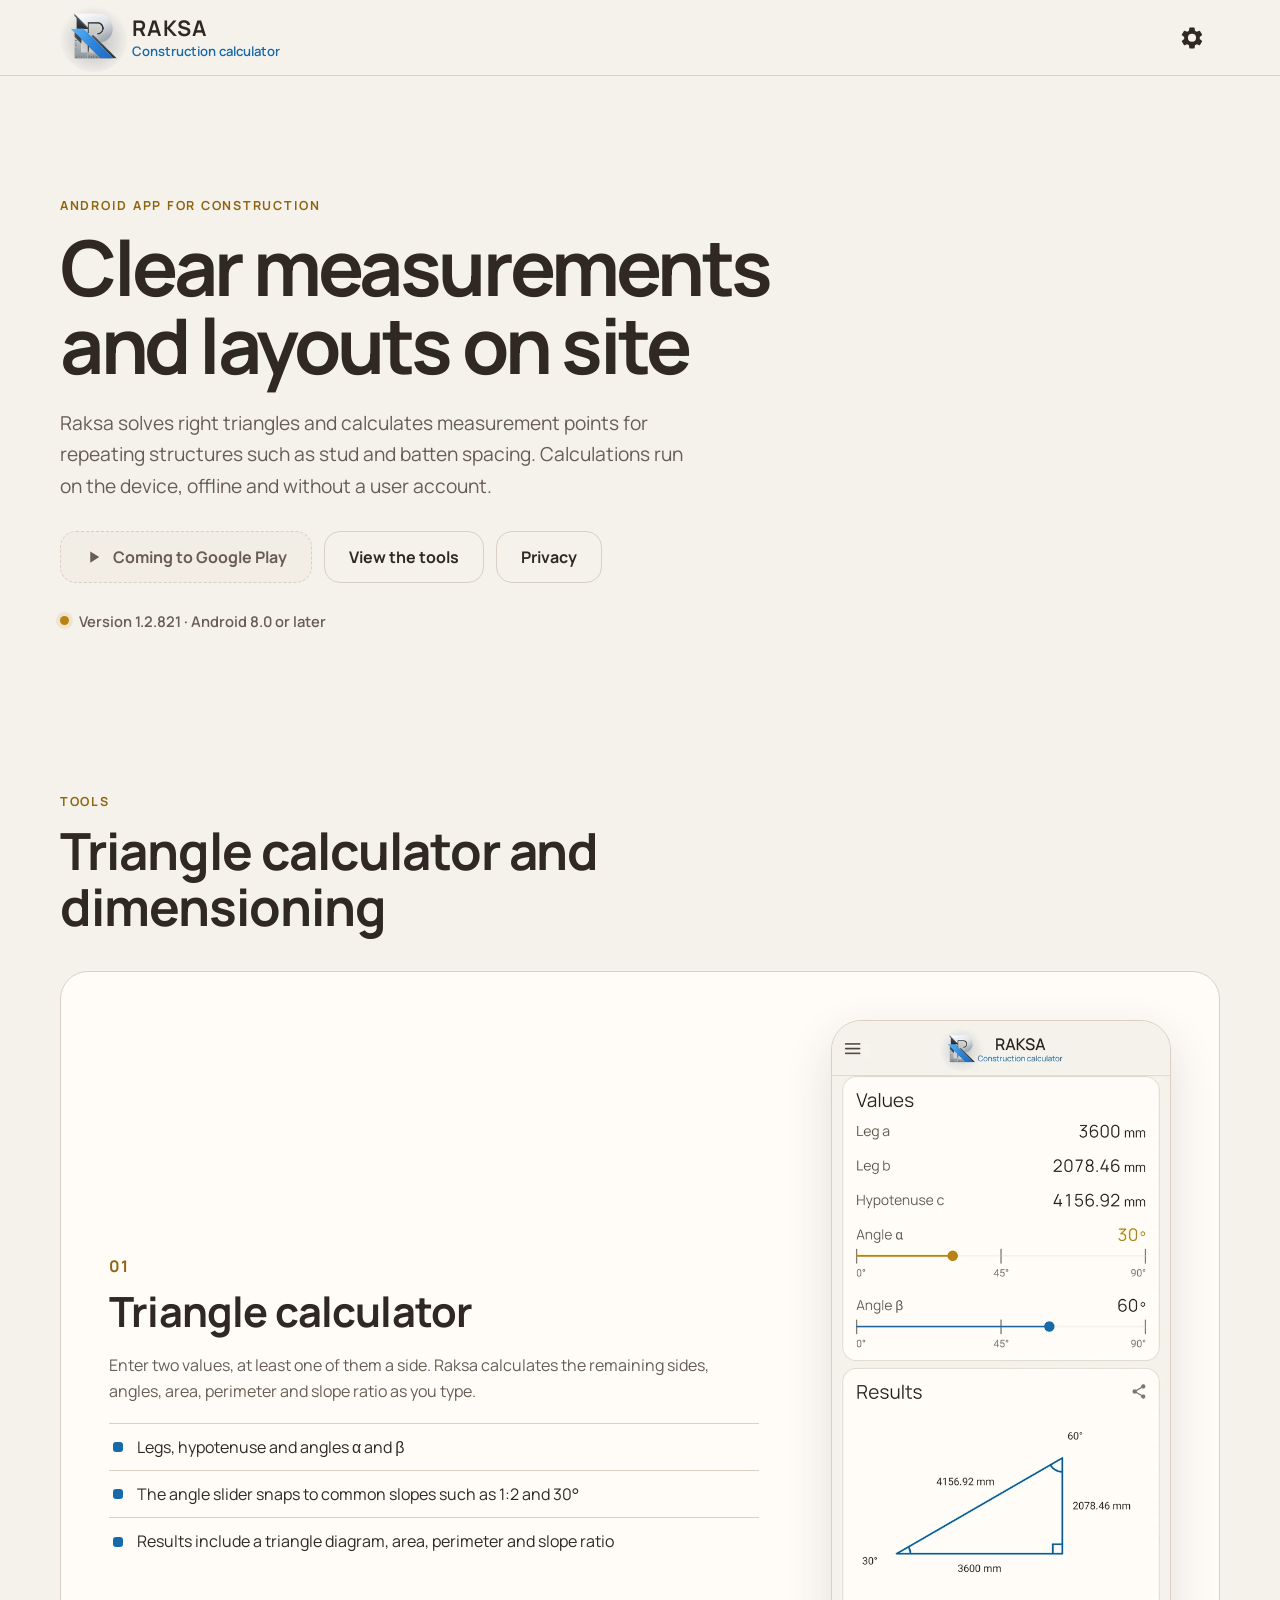
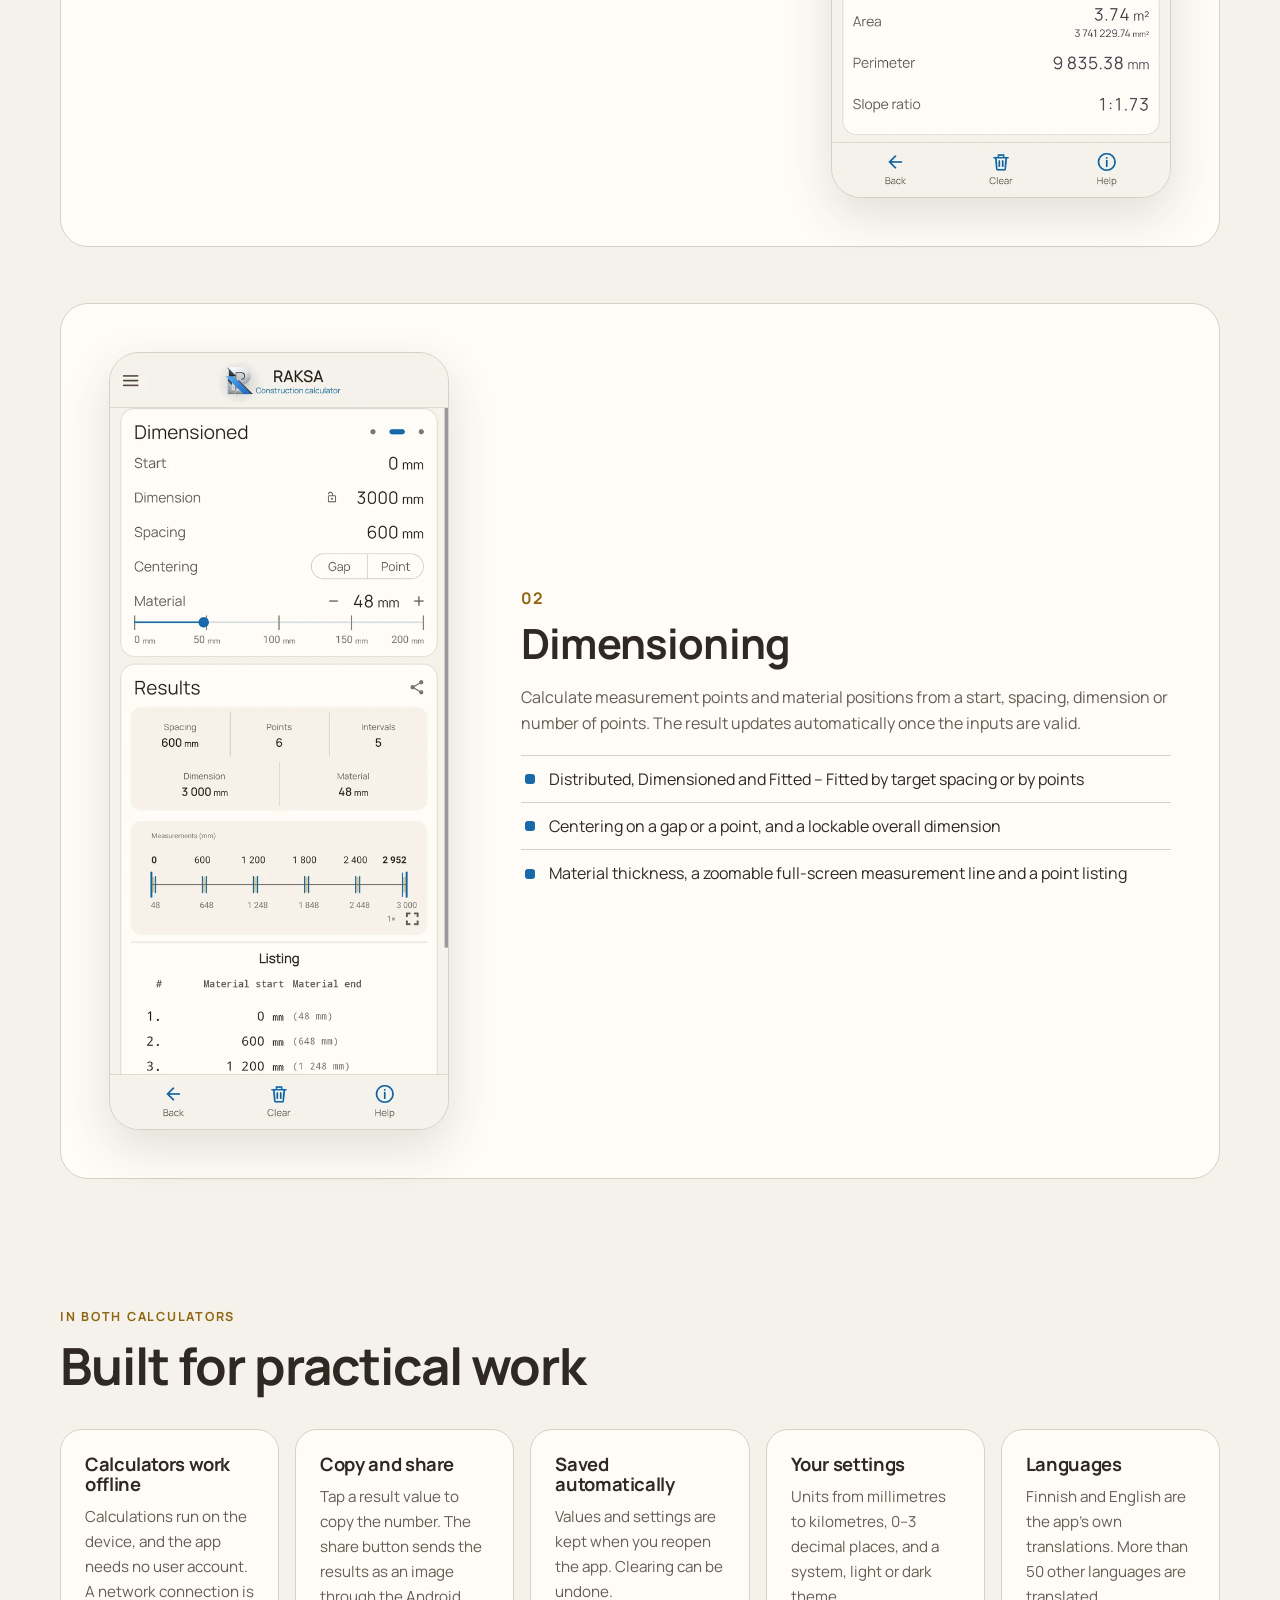
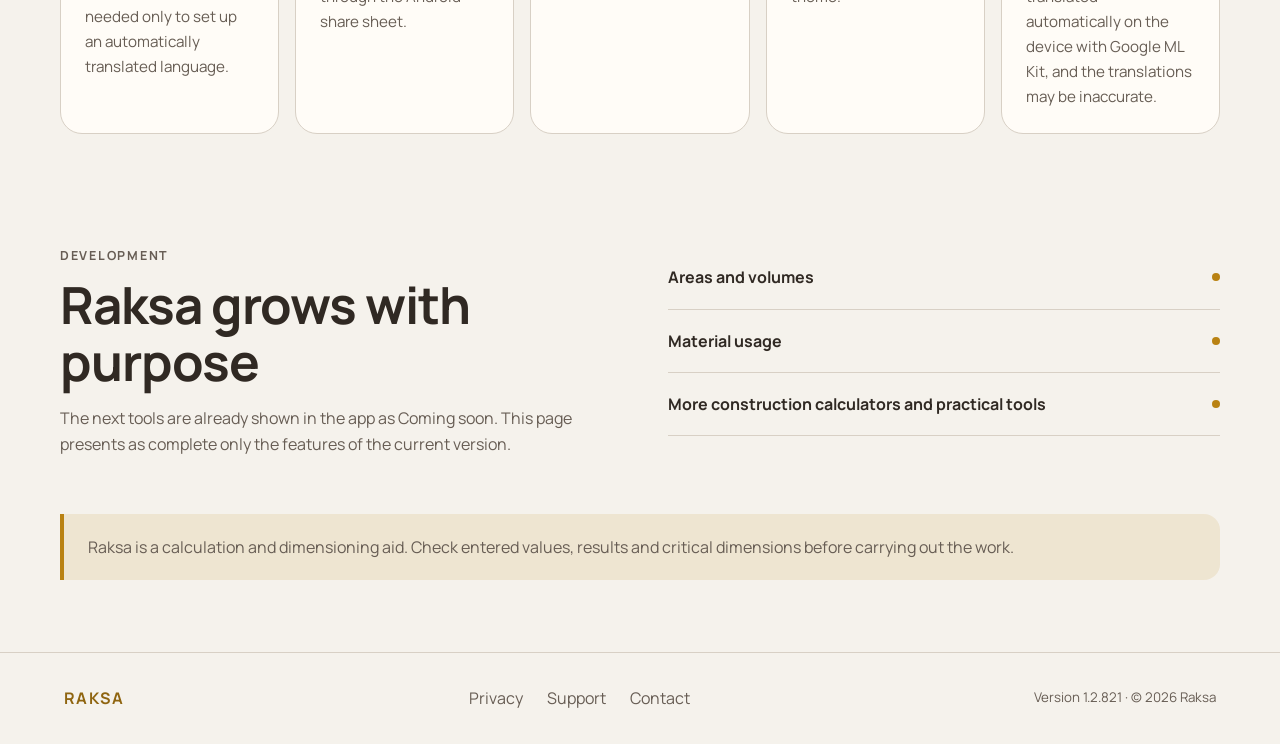
==== raksa/index.html @ 2c5cc206 "Add support page and finalize release website - New raksa/support.html (FI/EN): what to include in a" ====
<!doctype html>
<html lang="fi" data-theme="system">
<head>
<meta charset="utf-8">
<meta name="viewport" content="width=device-width,initial-scale=1">
<script>(function(){var r=document.documentElement,t,l;try{t=localStorage.getItem('raksa-theme');l=localStorage.getItem('raksa-language')}catch(e){}if(t!=='light'&&t!=='dark')t='system';if(l!=='fi'&&l!=='en'){l=(navigator.languages||[navigator.language||'']).some(function(x){return /^fi(\b|-)/i.test(x)})?'fi':'en'}r.dataset.theme=t;r.dataset.resolvedTheme=t==='system'?(matchMedia('(prefers-color-scheme: dark)').matches?'dark':'light'):t;r.lang=l})();</script>
<title>Raksa | Rakennuslaskuri</title>
<meta name="description" content="Raksa on Android-sovellus suorakulmaisen kolmion laskentaan ja rakennustyön mitoitukseen. Laskimet toimivat ilman verkkoyhteyttä ja käyttäjätiliä." data-i18n-content="pageDescription">
<meta name="color-scheme" content="light dark">
<meta name="theme-color" content="#F5F2EC">
<link rel="canonical" href="https://www.rikalo.fi/raksa/">
<link rel="icon" type="image/png" sizes="32x32" href="assets/favicon-32.png">
<link rel="icon" type="image/png" sizes="192x192" href="assets/icon-192.png">
<link rel="apple-touch-icon" href="assets/apple-touch-icon.png">
<link rel="preload" href="assets/fonts/manrope-regular.woff2" as="font" type="font/woff2" crossorigin>
<link rel="stylesheet" href="style.css?v=21">
<meta property="og:type" content="website">
<meta property="og:site_name" content="Raksa">
<meta property="og:title" content="Raksa | Rakennuslaskuri" data-i18n-content="pageTitle">
<meta property="og:description" content="Kolmiolaskin ja mitoitus rakennustyön käytännön tilanteisiin. Laskimet toimivat ilman verkkoyhteyttä." data-i18n-content="ogDescription">
<meta property="og:url" content="https://www.rikalo.fi/raksa/">
<meta property="og:image" content="https://www.rikalo.fi/raksa/assets/social-preview.png">
<meta property="og:image:width" content="1200">
<meta property="og:image:height" content="630">
<meta property="og:image:alt" content="Raksa-rakennuslaskurin logo ja mitoitusnäkymä" data-i18n-content="ogImageAlt">
<meta property="og:locale" content="fi_FI">
<meta property="og:locale:alternate" content="en_US">
<meta name="twitter:card" content="summary_large_image">
<script src="site.js?v=21" defer></script>
</head>
<body data-page="home">
<a class="skip" href="#main" data-i18n="skip">Siirry sisältöön</a>
<header class="site-header">
  <a class="brand" href="./" aria-label="Raksa">
    <span class="brand-mark"><img class="brand-logo" src="assets/logo-silver.png" width="96" height="96" alt=""></span>
    <span><b>RAKSA</b><small data-i18n="subtitle">Rakennuslaskuri</small></span>
  </a>
  <div class="settings">
    <button id="settingsButton" type="button" aria-label="Asetukset" data-i18n-aria="settings" aria-controls="settingsPanel" aria-expanded="false"><svg class="icon" viewBox="0 0 24 24" aria-hidden="true"><path d="M19.14 12.94a7.8 7.8 0 0 0 .05-.94 7.8 7.8 0 0 0-.05-.94l2.03-1.58a.5.5 0 0 0 .12-.64l-1.92-3.32a.5.5 0 0 0-.61-.22l-2.39.96a7.2 7.2 0 0 0-1.63-.94L14.38 2.8a.5.5 0 0 0-.5-.4h-3.84a.5.5 0 0 0-.49.4L9.18 5.32c-.58.24-1.12.55-1.62.94L5.17 5.3a.5.5 0 0 0-.61.22L2.64 8.84a.5.5 0 0 0 .12.64l2.03 1.58a7.8 7.8 0 0 0-.05.94c0 .32.02.63.05.94l-2.03 1.58a.5.5 0 0 0-.12.64l1.92 3.32a.5.5 0 0 0 .61.22l2.39-.96c.5.39 1.04.7 1.62.94l.37 2.52a.5.5 0 0 0 .49.4h3.84a.5.5 0 0 0 .5-.4l.36-2.52c.59-.24 1.13-.55 1.63-.94l2.39.96a.5.5 0 0 0 .61-.22l1.92-3.32a.5.5 0 0 0-.12-.64l-2.03-1.58ZM12 15.5A3.5 3.5 0 1 1 12 8a3.5 3.5 0 0 1 0 7.5Z"/></svg></button>
    <div id="settingsPanel" hidden>
      <label for="language" data-i18n="language">Kieli</label>
      <select id="language"><option value="fi">Suomi</option><option value="en">English</option></select>
      <label for="theme" data-i18n="theme">Teema</label>
      <select id="theme"><option value="system" data-i18n="system">Järjestelmä</option><option value="light" data-i18n="light">Vaalea</option><option value="dark" data-i18n="dark">Tumma</option></select>
    </div>
  </div>
</header>

<main id="main">
  <section class="hero container">
    <div class="hero-text">
      <p class="eyebrow" data-i18n="eyebrow">Android-sovellus rakentamiseen</p>
      <h1 data-i18n="title">Mitat ja jaot selkeästi työmaalla</h1>
      <p class="lead" data-i18n="lead">Raksa ratkaisee suorakulmaisen kolmion ja laskee mittapisteet toistuville rakenteille, kuten tolppajaolle ja rimoitukselle. Laskenta tapahtuu laitteessa ilman verkkoyhteyttä ja käyttäjätiliä.</p>
      <div class="actions">
        <span class="button play-pending" data-play-store><svg class="play-icon" viewBox="0 0 24 24" aria-hidden="true"><path d="M7 4.5v15l12-7.5z"/></svg><span data-i18n="playComing">Tulossa Google Playhin</span></span>
        <a class="button secondary" href="#tools" data-i18n="explore">Katso työkalut</a>
        <a class="button secondary" href="privacy.html" data-i18n="privacy">Tietosuoja</a>
      </div>
      <p class="status"><span class="status-dot" aria-hidden="true"></span><span data-i18n="status">Versio 1.2.821 · Android 8.0 tai uudempi</span></p>
    </div>
  </section>

  <section id="tools" class="tools container">
    <div class="section-heading">
      <p class="eyebrow" data-i18n="toolsEyebrow">Työkalut</p>
      <h2 data-i18n="toolsTitle">Kolmiolaskin ja mitoitus</h2>
    </div>

    <article class="tool">
      <div class="tool-text">
        <span class="tool-number">01</span>
        <h3 data-i18n="triangleTitle">Kolmiolaskin</h3>
        <p data-i18n="triangleText">Anna kaksi arvoa, joista ainakin toinen on sivu. Raksa laskee muut sivut, kulmat, pinta-alan, piirin ja kaltevuuden jo kirjoittaessasi.</p>
        <ul>
          <li data-i18n="tri1">Kateetit, hypotenuusa sekä kulmat α ja β</li>
          <li data-i18n="tri2">Kulmasäädin pysähtyy yleisiin kaltevuuksiin, kuten 1:2 ja 30°</li>
          <li data-i18n="tri3">Tuloksena kolmion kuva, pinta-ala, piiri ja kaltevuussuhde</li>
        </ul>
      </div>
      <figure class="phone-shot">
        <img data-shot="triangle" src="assets/screens/triangle-light-fi.webp" width="588" height="1350" loading="lazy" decoding="async" alt="Raksan kolmiolaskin: kateetti 3600 mm ja kulma 30°, tuloksena kolmion kuva, pinta-ala, piiri ja kaltevuus" data-i18n-alt="triangleAlt">
      </figure>
    </article>

    <article class="tool reverse">
      <div class="tool-text">
        <span class="tool-number">02</span>
        <h3 data-i18n="dimTitle">Mitoitus</h3>
        <p data-i18n="dimText">Laske mittapisteet ja materiaalien paikat aloituksen, jaon, mitan tai pisteiden määrän perusteella. Tulos päivittyy automaattisesti, kun syötteet ovat kelvollisia.</p>
        <ul>
          <li data-i18n="dim1">Jaotettu, Mitoitettu ja Sovitettu – Sovitettu tavoitejaon tai pisteiden mukaan</li>
          <li data-i18n="dim2">Keskitys välin tai pisteen mukaan ja lukittava kokonaismitta</li>
          <li data-i18n="dim3">Materiaalivahvuus, zoomattava mittajana koko näytön tilassa ja mittapistelista</li>
        </ul>
      </div>
      <figure class="phone-shot">
        <img data-shot="dimensions" src="assets/screens/dimensions-light-fi.webp" width="588" height="1350" loading="lazy" decoding="async" alt="Raksan mitoitus: Mitoitettu-tila, mitta 3000 mm, jako 600 mm ja materiaali 48 mm, tuloksena mittajana ja mittapisteet" data-i18n-alt="dimensionsAlt">
      </figure>
    </article>
  </section>

  <section class="features container" aria-labelledby="featuresTitle">
    <div class="section-heading">
      <p class="eyebrow" data-i18n="featuresEyebrow">Molemmissa laskimissa</p>
      <h2 id="featuresTitle" data-i18n="featuresTitle">Tehty käytännön työhön</h2>
    </div>
    <ul class="feature-grid">
      <li><h3 data-i18n="f1Title">Laskimet ilman verkkoyhteyttä</h3><p data-i18n="f1Text">Laskenta tapahtuu laitteessa, eikä sovellus tarvitse käyttäjätiliä. Verkkoa tarvitaan vain automaattisesti käännetyn kielen käyttöönottoon.</p></li>
      <li><h3 data-i18n="f2Title">Kopioi ja jaa</h3><p data-i18n="f2Text">Tulosarvon napautus kopioi luvun. Jakopainike lähettää tulokset kuvana Androidin jakovalikon kautta.</p></li>
      <li><h3 data-i18n="f3Title">Tallentuu automaattisesti</h3><p data-i18n="f3Text">Arvot ja asetukset ovat tallessa, kun avaat sovelluksen uudelleen. Tyhjennyksen voi perua.</p></li>
      <li><h3 data-i18n="f4Title">Omat asetukset</h3><p data-i18n="f4Text">Yksiköt millimetreistä kilometreihin, 0–3 desimaalia sekä järjestelmän, vaalea tai tumma teema.</p></li>
      <li><h3 data-i18n="f5Title">Kielet</h3><p data-i18n="f5Text">Suomi ja englanti ovat sovelluksen omia käännöksiä. Yli 50 muuta kieltä käännetään automaattisesti laitteessa Google ML Kitillä, ja käännökset voivat olla epätarkkoja.</p></li>
    </ul>
  </section>

  <section class="future container">
    <div>
      <p class="eyebrow" data-i18n="development">Kehitys</p>
      <h2 data-i18n="grow">Raksa kasvaa harkitusti</h2>
      <p data-i18n="growText">Seuraavat työkalut näkyvät sovelluksessa jo merkinnällä Tulossa. Tällä sivulla esitellään valmiina vain nykyisen version ominaisuudet.</p>
    </div>
    <ul class="future-list">
      <li data-i18n="next1">Pinta-alat ja tilavuudet</li>
      <li data-i18n="next2">Materiaalimenekit</li>
      <li data-i18n="next3">Lisää rakentamisen laskureita ja käytännön työkaluja</li>
    </ul>
  </section>

  <aside class="notice container">
    <p data-i18n="notice">Raksa on laskennan ja mitoituksen apuväline. Tarkista syötetyt arvot, tulokset ja kriittiset mitat ennen työn toteuttamista.</p>
  </aside>
</main>

<footer class="site-footer">
  <b>RAKSA</b>
  <nav aria-label="Alatunniste" data-i18n-aria="footerNav">
    <a href="privacy.html" data-i18n="privacy">Tietosuoja</a>
    <a href="support.html" data-i18n="support">Tuki</a>
    <a href="support.html#yhteystiedot" data-contact-link data-i18n="contact">Yhteystiedot</a>
  </nav>
  <small><span data-i18n="version">Versio 1.2.821</span> · © 2026 Raksa</small>
</footer>
</body>
</html>
---- raksa/style.css ----
/* Raksa website – one stylesheet for every page. Colours follow the Raksa Android app. */

@font-face { font-family: Manrope; font-style: normal; font-weight: 400; font-display: swap; src: url("assets/fonts/manrope-regular.woff2") format("woff2"); }
@font-face { font-family: Manrope; font-style: normal; font-weight: 600; font-display: swap; src: url("assets/fonts/manrope-semibold.woff2") format("woff2"); }
@font-face { font-family: Manrope; font-style: normal; font-weight: 700 800; font-display: swap; src: url("assets/fonts/manrope-bold.woff2") format("woff2"); }

:root {
  color-scheme: light;
  --bg: #F5F2EC;
  --surface: #FFFCF7;
  --surface-2: #F2EDE5;
  --text: #302923;
  --muted: #675D54;
  --subtle: #81756A;
  --border: #D8D0C5;
  --accent: #1769AA;
  --on-accent: #FFFFFF;
  --gold: #8F6510;
  --gold-line: #B98212;
  --gold-soft: rgba(185, 130, 18, .12);
  --grid: rgba(23, 105, 170, .08);
  --header: rgba(245, 242, 236, .92);
  --shadow: 0 18px 48px rgba(48, 41, 35, .14);
  --radius: 22px;
  --ease: cubic-bezier(.2, 0, 0, 1);
  --logo-halo-core: rgba(27, 38, 51, .28);
  --logo-halo-mid: rgba(27, 38, 51, .10);
  --font: Manrope, "Segoe UI", Roboto, Arial, sans-serif;
}
:root[data-resolved-theme="dark"] {
  color-scheme: dark;
  --bg: #0E1014;
  --surface: #15171B;
  --surface-2: #1B1E23;
  --text: #F2F2F1;
  --muted: #BABAB8;
  --subtle: #8D8D8A;
  --border: #3E4148;
  --accent: #4A9BE8;
  --on-accent: #0E1014;
  --gold: #E2B84F;
  --gold-line: #E2B84F;
  --gold-soft: rgba(226, 184, 79, .12);
  --grid: rgba(103, 200, 255, .07);
  --header: rgba(14, 16, 20, .92);
  --shadow: 0 22px 60px rgba(0, 0, 0, .45);
  --logo-halo-core: rgba(169, 195, 221, .27);
  --logo-halo-mid: rgba(169, 195, 221, .09);
}

/* Base */
*, *::before, *::after { box-sizing: border-box; }
html { scroll-behavior: smooth; -webkit-text-size-adjust: 100%; }
body {
  margin: 0;
  min-height: 100vh;
  background: var(--bg);
  color: var(--text);
  font: 400 1rem/1.65 var(--font);
  -webkit-font-smoothing: antialiased;
  text-rendering: optimizeLegibility;
}
h1, h2, h3 { line-height: 1.1; letter-spacing: -.02em; font-weight: 700; overflow-wrap: break-word; }
a { color: inherit; }
img { max-width: 100%; height: auto; }
button, a, select { -webkit-tap-highlight-color: transparent; }
:focus-visible { outline: 3px solid var(--accent); outline-offset: 3px; border-radius: 6px; }
html[lang="fi"] [data-lang="en"], html[lang="en"] [data-lang="fi"] { display: none; }

.container { width: min(1160px, 100% - 40px); margin-inline: auto; }
.container-narrow { width: min(860px, 100% - 40px); margin-inline: auto; }
.eyebrow { margin: 0 0 .6rem; color: var(--gold); font-size: .78rem; font-weight: 800; letter-spacing: .14em; text-transform: uppercase; }
.lead { color: var(--muted); font-size: 1.2rem; max-width: 640px; }

.skip { position: fixed; top: -80px; left: 12px; z-index: 99; padding: 10px 14px; background: var(--surface); border: 1px solid var(--border); border-radius: 10px; }
.skip:focus { top: 12px; }

/* Header */
.site-header {
  position: sticky; top: 0; z-index: 20;
  display: flex; align-items: center; justify-content: space-between;
  height: 76px; padding: 0 clamp(16px, 5vw, 64px);
  background: var(--header);
  backdrop-filter: blur(16px) saturate(1.1);
  border-bottom: 1px solid var(--border);
}
.brand { display: flex; align-items: center; gap: 10px; padding: 4px 8px 4px 2px; border-radius: 14px; text-decoration: none; transition: background-color 180ms var(--ease); }
.brand:hover { background: color-mix(in srgb, var(--accent) 7%, transparent); }
.brand-mark { position: relative; display: grid; place-items: center; width: 56px; height: 56px; }
.brand-mark::before { content: ""; position: absolute; inset: -6px; border-radius: 50%; background: radial-gradient(circle at 50% 54%, var(--logo-halo-core), var(--logo-halo-mid) 45%, transparent 70%); }
.brand-logo { position: relative; width: 52px; height: 52px; object-fit: contain; }
.brand span { display: flex; flex-direction: column; line-height: 1; }
.brand b { font-size: 1.35rem; font-weight: 800; letter-spacing: .06em; }
.brand small { margin-top: 6px; color: var(--accent); font-size: .82rem; font-weight: 600; }

.settings { position: relative; }
#settingsButton {
  display: grid; place-items: center; width: 48px; height: 48px;
  color: var(--text); background: transparent; border: 1px solid transparent; border-radius: 50%; cursor: pointer;
  transition: background-color 200ms var(--ease), border-color 200ms var(--ease), transform 150ms var(--ease);
}
#settingsButton:hover { background: color-mix(in srgb, var(--accent) 10%, var(--surface-2)); }
#settingsButton:active { transform: scale(.93); }
#settingsButton[aria-expanded="true"] { color: var(--accent); background: color-mix(in srgb, var(--accent) 14%, var(--surface-2)); }
.icon { width: 26px; height: 26px; fill: currentColor; transition: transform 380ms var(--ease); }
#settingsButton[aria-expanded="true"] .icon { transform: rotate(45deg); }
#settingsPanel {
  position: absolute; top: 56px; right: 0;
  width: min(280px, calc(100vw - 28px)); padding: 20px;
  background: var(--surface); border: 1px solid var(--border); border-radius: var(--radius);
  box-shadow: var(--shadow); transform-origin: top right; animation: panel-in 220ms var(--ease);
}
#settingsPanel label { display: block; margin-bottom: 6px; color: var(--muted); font-size: .74rem; font-weight: 800; letter-spacing: .08em; text-transform: uppercase; }
#settingsPanel select {
  width: 100%; min-height: 50px; margin-bottom: 16px; padding: 0 40px 0 14px;
  color: var(--text); font: 600 1rem var(--font);
  background-color: var(--surface-2);
  background-image: linear-gradient(45deg, transparent 50%, var(--muted) 50%), linear-gradient(135deg, var(--muted) 50%, transparent 50%);
  background-position: calc(100% - 20px) 50%, calc(100% - 15px) 50%;
  background-size: 5px 5px; background-repeat: no-repeat;
  border: 1px solid var(--border); border-radius: 14px; appearance: none; cursor: pointer;
}
#settingsPanel select:last-child { margin-bottom: 0; }
#settingsPanel select:hover { border-color: color-mix(in srgb, var(--accent) 50%, var(--border)); }
@keyframes panel-in { from { opacity: 0; transform: translateY(-6px) scale(.97); } to { opacity: 1; transform: none; } }

/* Buttons */
.actions { display: flex; flex-wrap: wrap; gap: 12px; margin-top: 28px; }
.button {
  display: inline-flex; align-items: center; justify-content: center;
  min-height: 52px; padding: 0 24px; border-radius: 16px;
  font-weight: 700; text-decoration: none; white-space: nowrap;
  transition: transform 150ms var(--ease), box-shadow 200ms var(--ease), background-color 200ms var(--ease), border-color 200ms var(--ease);
}
.button:active { transform: scale(.97); }
.primary { color: var(--on-accent); background: var(--accent); box-shadow: 0 8px 22px color-mix(in srgb, var(--accent) 24%, transparent); }
.primary:hover { box-shadow: 0 12px 28px color-mix(in srgb, var(--accent) 32%, transparent); }
.secondary { border: 1px solid var(--border); }
.play-icon { flex: none; width: 18px; height: 18px; margin-right: 10px; fill: currentColor; }
.play-pending { color: var(--muted); background: var(--surface-2); border: 1px dashed var(--border); cursor: default; }
.secondary:hover { background: color-mix(in srgb, var(--accent) 7%, transparent); border-color: color-mix(in srgb, var(--accent) 45%, var(--border)); }

/* Hero */
.hero { padding: clamp(56px, 10vw, 120px) 0 clamp(40px, 6vw, 72px); }
.hero-text { max-width: 820px; }
.hero h1 { margin: .15em 0 .3em; font-size: clamp(2.6rem, 6vw, 5rem); line-height: 1.02; letter-spacing: -.045em; }
.status { display: flex; align-items: center; gap: 10px; margin-top: 26px; color: var(--muted); font-size: .92rem; font-weight: 600; }
.status-dot { flex: none; width: 9px; height: 9px; border-radius: 50%; background: var(--gold-line); box-shadow: 0 0 0 4px var(--gold-soft); }

/* Sections */
.section-heading { max-width: 760px; margin-bottom: 36px; }
.section-heading h2, .future h2 { margin: 0; font-size: clamp(2rem, 4vw, 3.2rem); }
.tools { padding: 72px 0 24px; }
.tool {
  display: grid; grid-template-columns: 1fr minmax(240px, 340px); gap: clamp(32px, 6vw, 72px); align-items: center;
  margin: 0 0 56px; padding: clamp(24px, 4vw, 48px);
  background: var(--surface); border: 1px solid var(--border); border-radius: 28px;
}
.tool.reverse { grid-template-columns: minmax(240px, 340px) 1fr; }
.tool.reverse .tool-text { order: 2; }
.tool-number { color: var(--gold); font-weight: 800; letter-spacing: .08em; }
.tool h3 { margin: .25em 0 .4em; font-size: clamp(1.9rem, 3.4vw, 2.6rem); }
.tool p { color: var(--muted); }
.tool ul { margin: 18px 0 0; padding: 0; list-style: none; }
.tool li { position: relative; padding: 10px 0 10px 28px; color: var(--text); border-top: 1px solid var(--border); }
.tool li::before { content: ""; position: absolute; left: 4px; top: 1.15em; width: 10px; height: 10px; border-radius: 3px; background: var(--accent); }
.phone-shot { justify-self: center; width: 100%; max-width: 340px; margin: 0; overflow: hidden; border: 1px solid var(--border); border-radius: 30px; box-shadow: var(--shadow); background: var(--bg); }
.phone-shot img { display: block; width: 100%; }

.features { padding: 48px 0; }
.feature-grid { display: grid; grid-template-columns: repeat(auto-fit, minmax(200px, 1fr)); gap: 16px; margin: 0; padding: 0; list-style: none; }
.feature-grid li { padding: 24px; background: var(--surface); border: 1px solid var(--border); border-radius: var(--radius); }
.feature-grid h3 { margin: 0 0 .5em; font-size: 1.15rem; }
.feature-grid p { margin: 0; color: var(--muted); font-size: .95rem; }

.future { display: grid; grid-template-columns: 1fr 1fr; gap: 56px; padding: 64px 0 40px; }
.future p { color: var(--muted); }
.future-list { margin: 0; padding: 0; list-style: none; }
.future-list li { display: flex; justify-content: space-between; gap: 16px; padding: 18px 0; font-weight: 700; border-bottom: 1px solid var(--border); }
.future-list li::after { content: ""; flex: none; align-self: center; width: 8px; height: 8px; border-radius: 50%; background: var(--gold-line); }

.notice { margin-bottom: 72px; padding: 20px 24px; color: var(--muted); background: var(--gold-soft); border-left: 4px solid var(--gold-line); border-radius: 0 16px 16px 0; }
.notice p { margin: 0; }

/* Document pages (privacy, support) */
.doc { padding: 56px 0 72px; }
.doc-intro h1 { margin: .15em 0 .25em; font-size: clamp(2rem, 7vw, 4.2rem); letter-spacing: -.04em; }
.privacy-meta { display: flex; flex-wrap: wrap; gap: 12px 32px; margin: 24px 0 8px; }
.privacy-meta div { display: flex; flex-direction: column; }
.privacy-meta dt { color: var(--subtle); font-size: .74rem; font-weight: 800; letter-spacing: .08em; text-transform: uppercase; }
.privacy-meta dd { margin: 2px 0 0; font-weight: 700; }
.doc-body section { padding: 24px 0; border-top: 1px solid var(--border); scroll-margin-top: 96px; }
.doc-body h2 { margin: 0 0 10px; font-size: 1.45rem; }
.doc-body p, .doc-body li { color: var(--muted); }
.doc-body strong { color: var(--text); }
.doc-body a { color: var(--accent); text-underline-offset: 3px; }
.doc-body ol { padding-left: 1.4em; }
.doc-body .callout { margin: 16px 0 0; padding: 16px 20px; }
.doc-body .callout p { margin: 0; color: var(--text); }
.reveal { padding: 0; color: var(--accent); font: inherit; font-weight: 700; text-decoration: underline; text-underline-offset: 3px; background: none; border: 0; cursor: pointer; }
.doc-body .summary, .doc-body .callout { margin: 24px 0; padding: 24px 24px 24px 28px; background: var(--gold-soft); border-top: 0; border-left: 4px solid var(--gold-line); border-radius: 0 18px 18px 0; }

/* Footer */
.site-footer {
  display: flex; flex-wrap: wrap; align-items: center; justify-content: space-between; gap: 16px 28px;
  padding: 32px clamp(16px, 5vw, 64px); color: var(--muted); border-top: 1px solid var(--border);
}
.site-footer b { color: var(--gold); letter-spacing: .08em; }
.site-footer nav { display: flex; flex-wrap: wrap; gap: 8px 24px; }
.site-footer a { text-decoration: none; }
.site-footer a:hover { color: var(--text); text-decoration: underline; text-underline-offset: 3px; }

/* Responsive */
@media (max-width: 800px) {
  .site-header { height: 68px; }
  .brand-mark { width: 48px; height: 48px; }
  .brand-logo { width: 44px; height: 44px; }
  #settingsPanel { top: 52px; }
  .future { grid-template-columns: 1fr; }
  .tool, .tool.reverse { grid-template-columns: 1fr; }
  .tool.reverse .tool-text { order: initial; }
  .actions > * { flex: 1 1 140px; }
  .site-footer { flex-direction: column; align-items: flex-start; }
}
@media (max-width: 520px) {
  .container, .container-narrow { width: calc(100% - 32px); }
  .site-header { padding-inline: 12px; }
  .brand b { font-size: 1.15rem; }
  .brand small { font-size: .74rem; }
  .hero h1 { font-size: 2.5rem; }
  .tool { padding: 20px; border-radius: 22px; }
}
@media (hover: none) {
  .primary:hover, .secondary:hover { box-shadow: none; }
}
@media (prefers-reduced-motion: reduce) {
  html { scroll-behavior: auto; }
  *, *::before, *::after { animation: none !important; transition: none !important; }
}
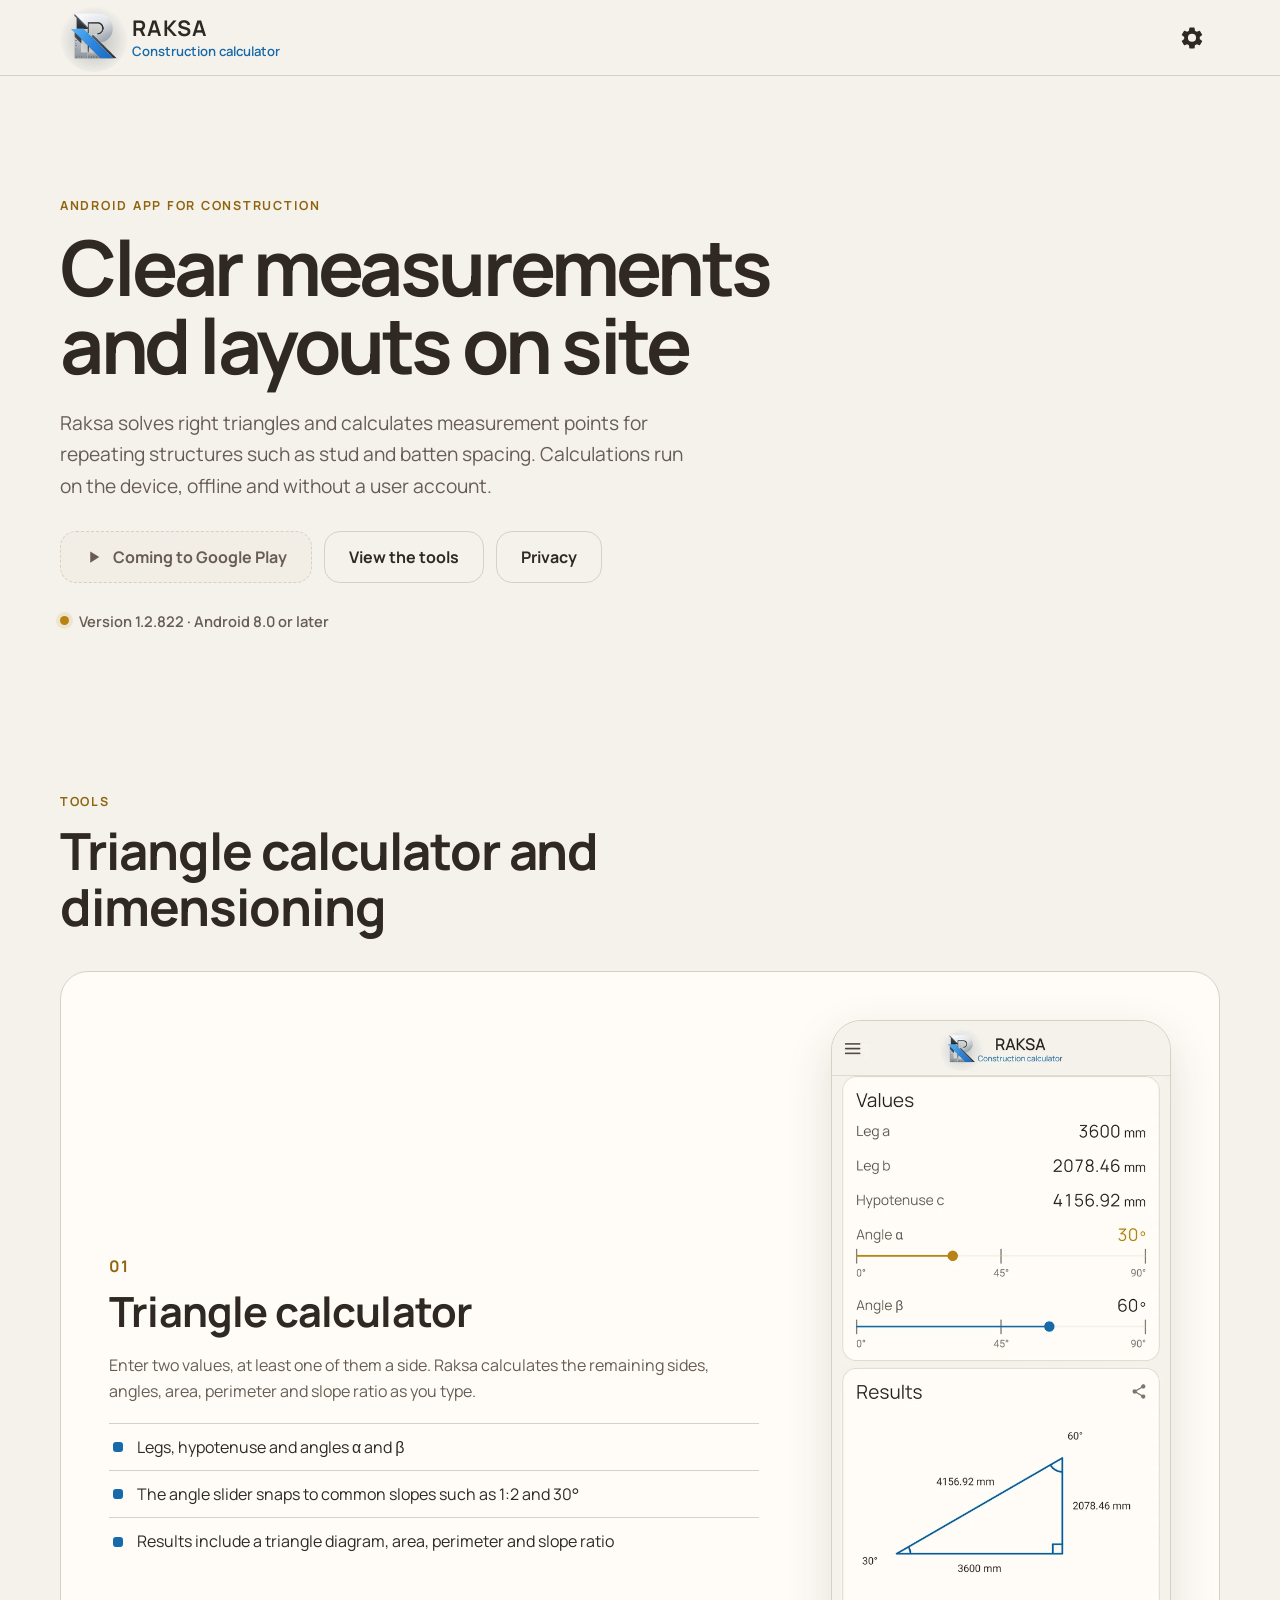
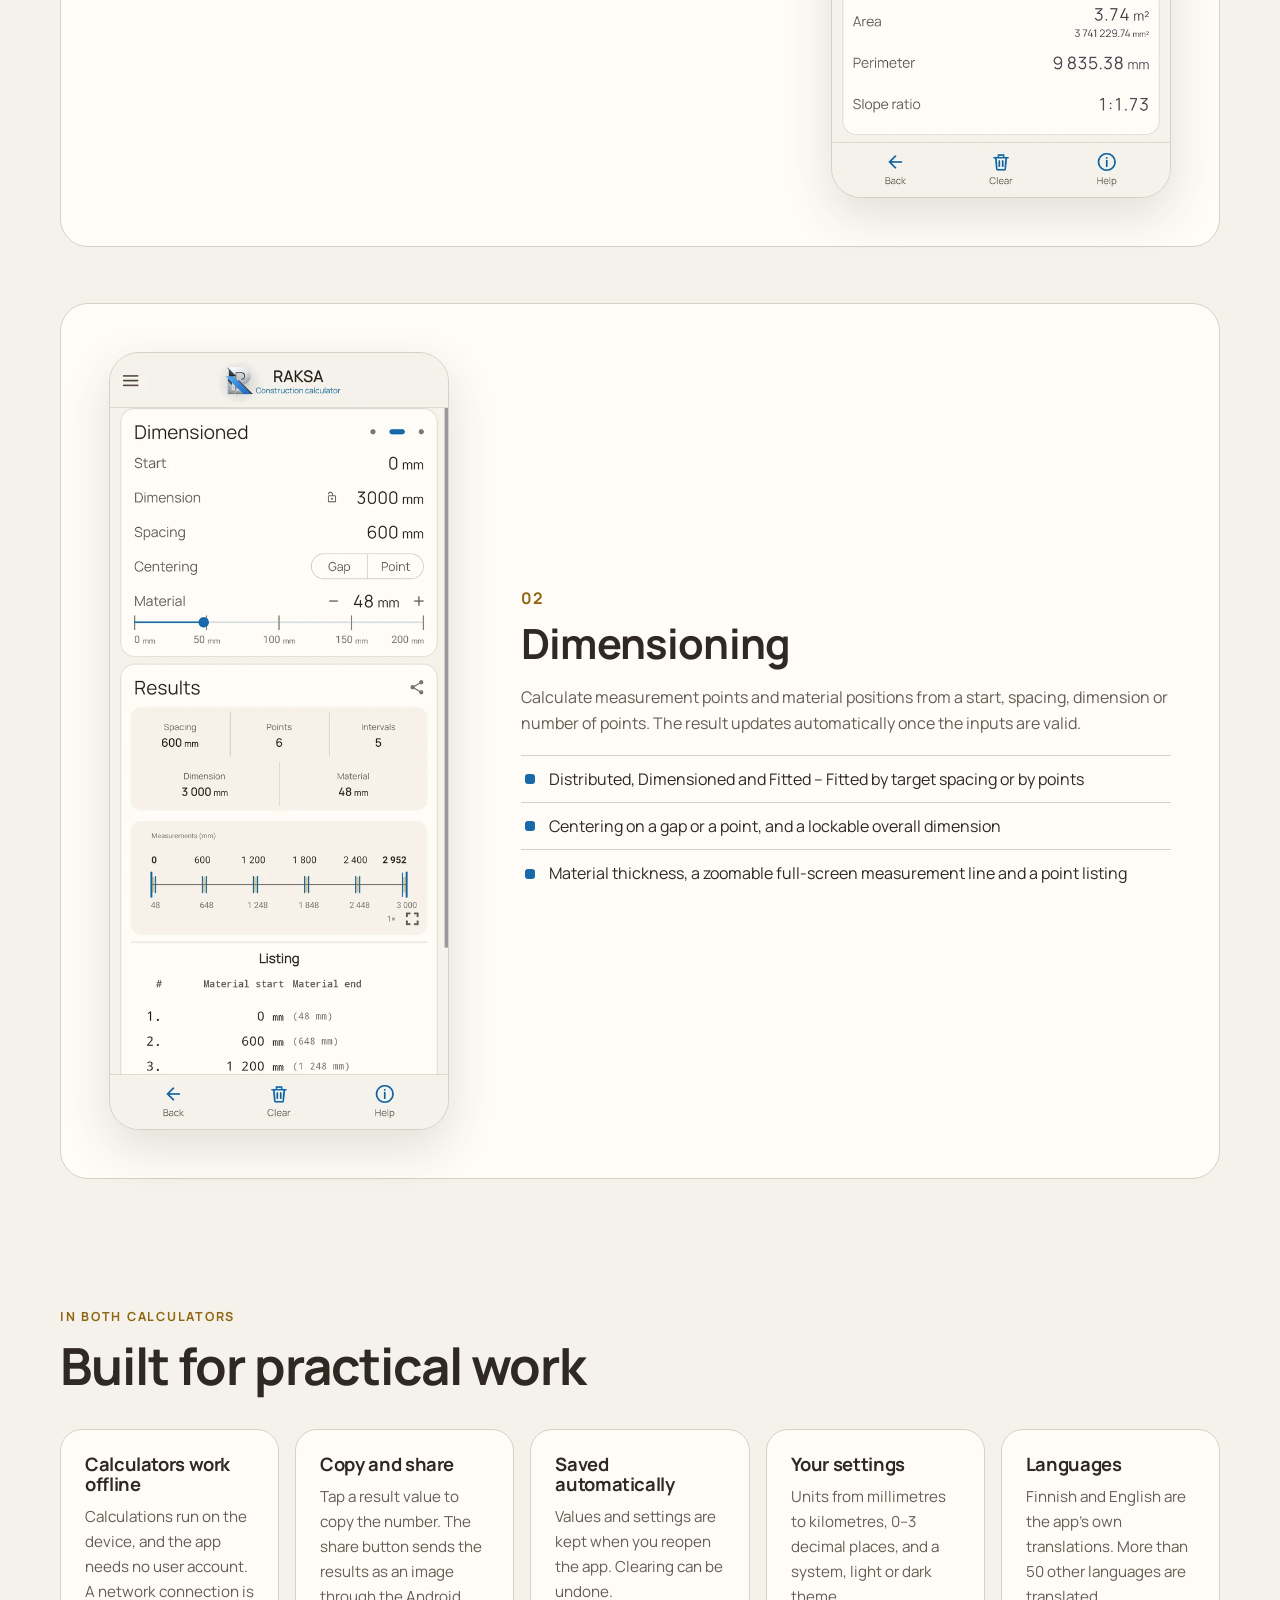
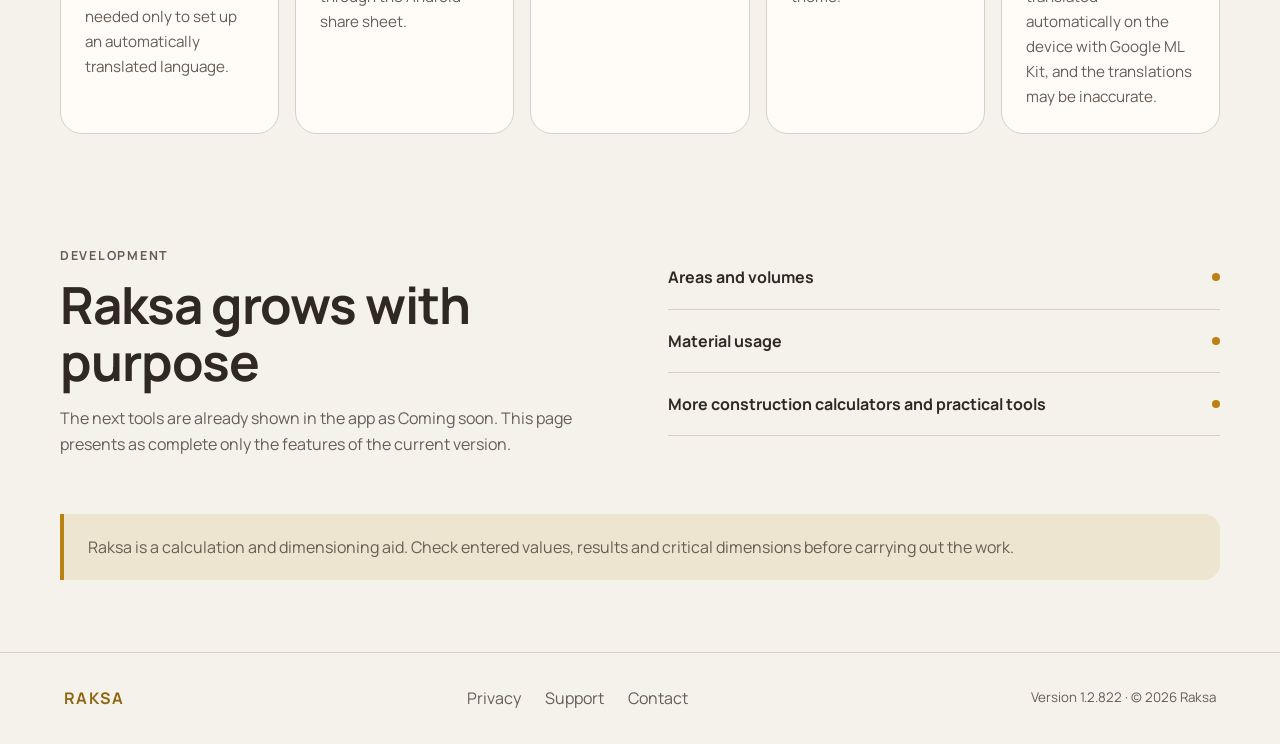
==== commit 5b5a3f69: "Update website to app version 1.2.822 - Version 1.2.822 on all pages, footers and privacy metadata  " ====
--- a/raksa/index.html
+++ b/raksa/index.html
@@ -13,7 +13,7 @@
 <link rel="icon" type="image/png" sizes="192x192" href="assets/icon-192.png">
 <link rel="apple-touch-icon" href="assets/apple-touch-icon.png">
 <link rel="preload" href="assets/fonts/manrope-regular.woff2" as="font" type="font/woff2" crossorigin>
-<link rel="stylesheet" href="style.css?v=21">
+<link rel="stylesheet" href="style.css?v=22">
 <meta property="og:type" content="website">
 <meta property="og:site_name" content="Raksa">
 <meta property="og:title" content="Raksa | Rakennuslaskuri" data-i18n-content="pageTitle">
@@ -26,7 +26,7 @@
 <meta property="og:locale" content="fi_FI">
 <meta property="og:locale:alternate" content="en_US">
 <meta name="twitter:card" content="summary_large_image">
-<script src="site.js?v=21" defer></script>
+<script src="site.js?v=22" defer></script>
 </head>
 <body data-page="home">
 <a class="skip" href="#main" data-i18n="skip">Siirry sisältöön</a>
@@ -57,7 +57,7 @@
         <a class="button secondary" href="#tools" data-i18n="explore">Katso työkalut</a>
         <a class="button secondary" href="privacy.html" data-i18n="privacy">Tietosuoja</a>
       </div>
-      <p class="status"><span class="status-dot" aria-hidden="true"></span><span data-i18n="status">Versio 1.2.821 · Android 8.0 tai uudempi</span></p>
+      <p class="status"><span class="status-dot" aria-hidden="true"></span><span data-i18n="status">Versio 1.2.822 · Android 8.0 tai uudempi</span></p>
     </div>
   </section>
 
@@ -139,7 +139,7 @@
     <a href="support.html" data-i18n="support">Tuki</a>
     <a href="support.html#yhteystiedot" data-contact-link data-i18n="contact">Yhteystiedot</a>
   </nav>
-  <small><span data-i18n="version">Versio 1.2.821</span> · © 2026 Raksa</small>
+  <small><span data-i18n="version">Versio 1.2.822</span> · © 2026 Raksa</small>
 </footer>
 </body>
 </html>
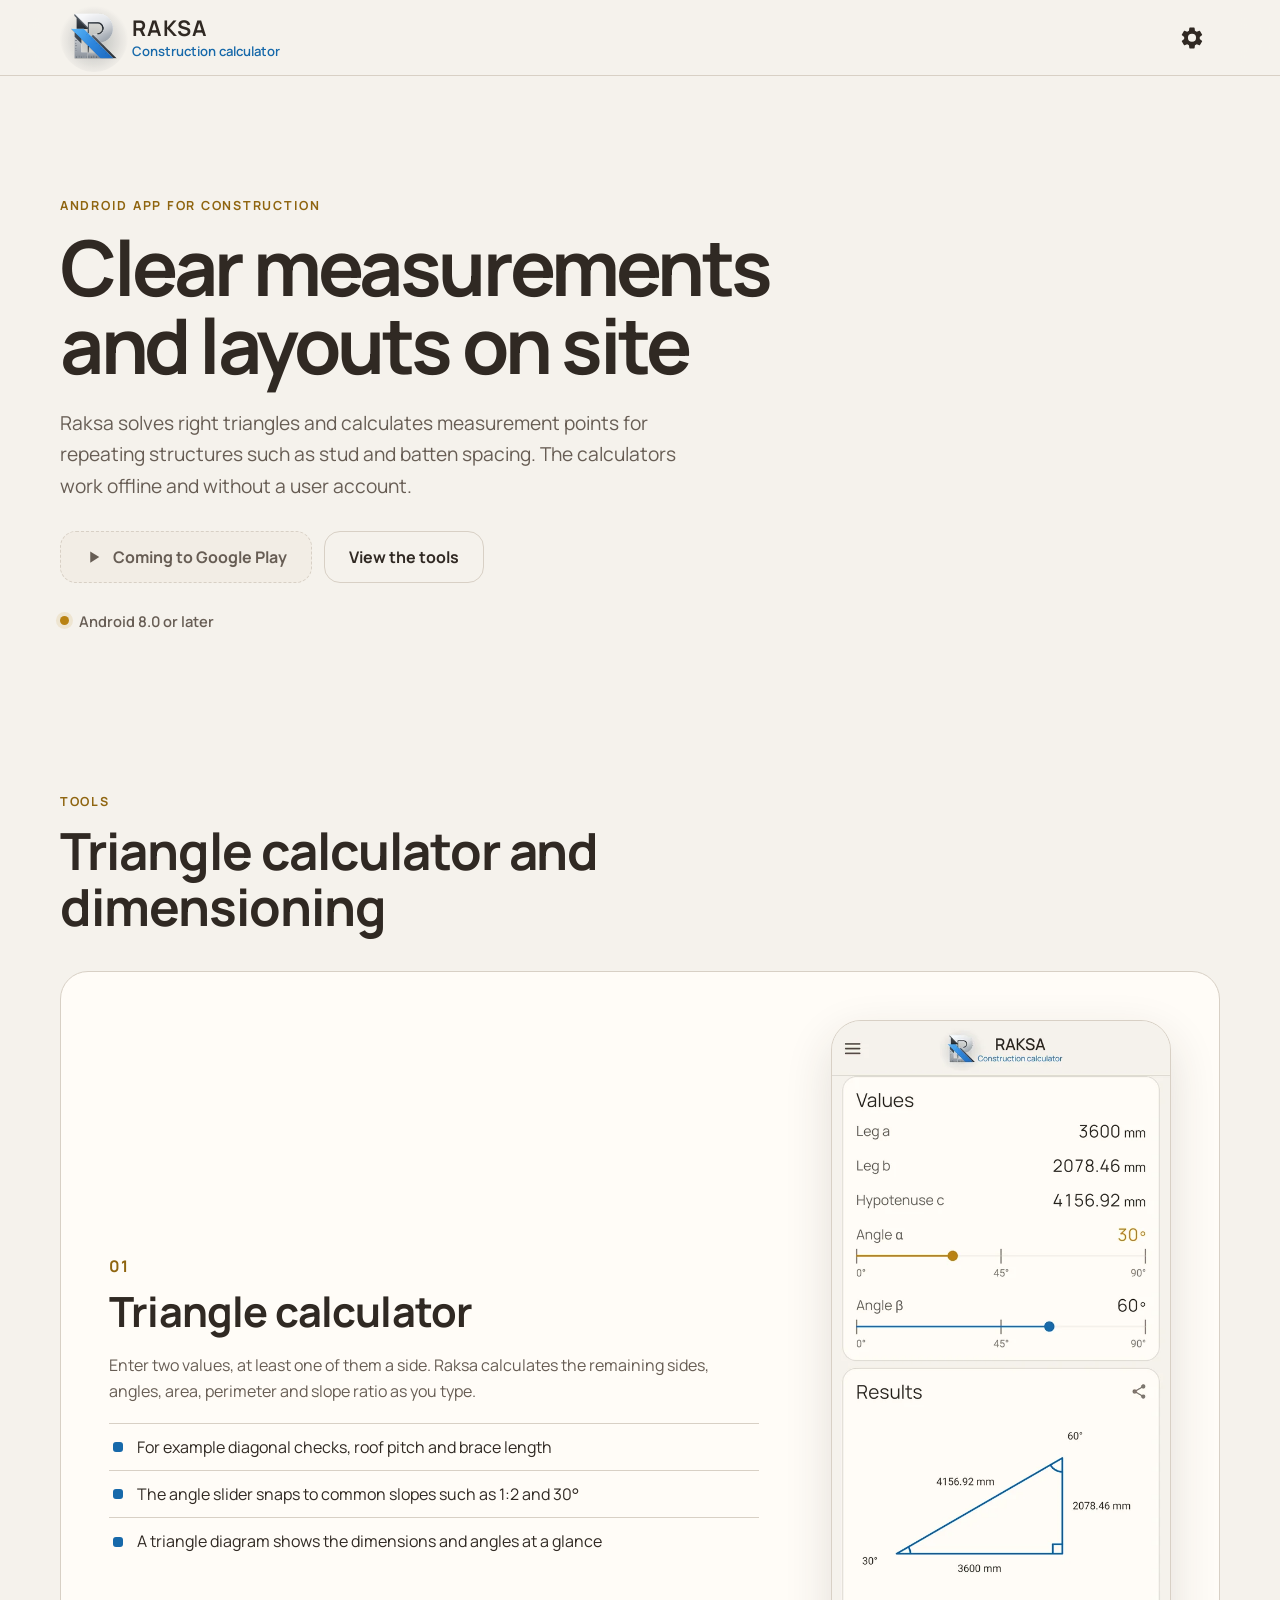
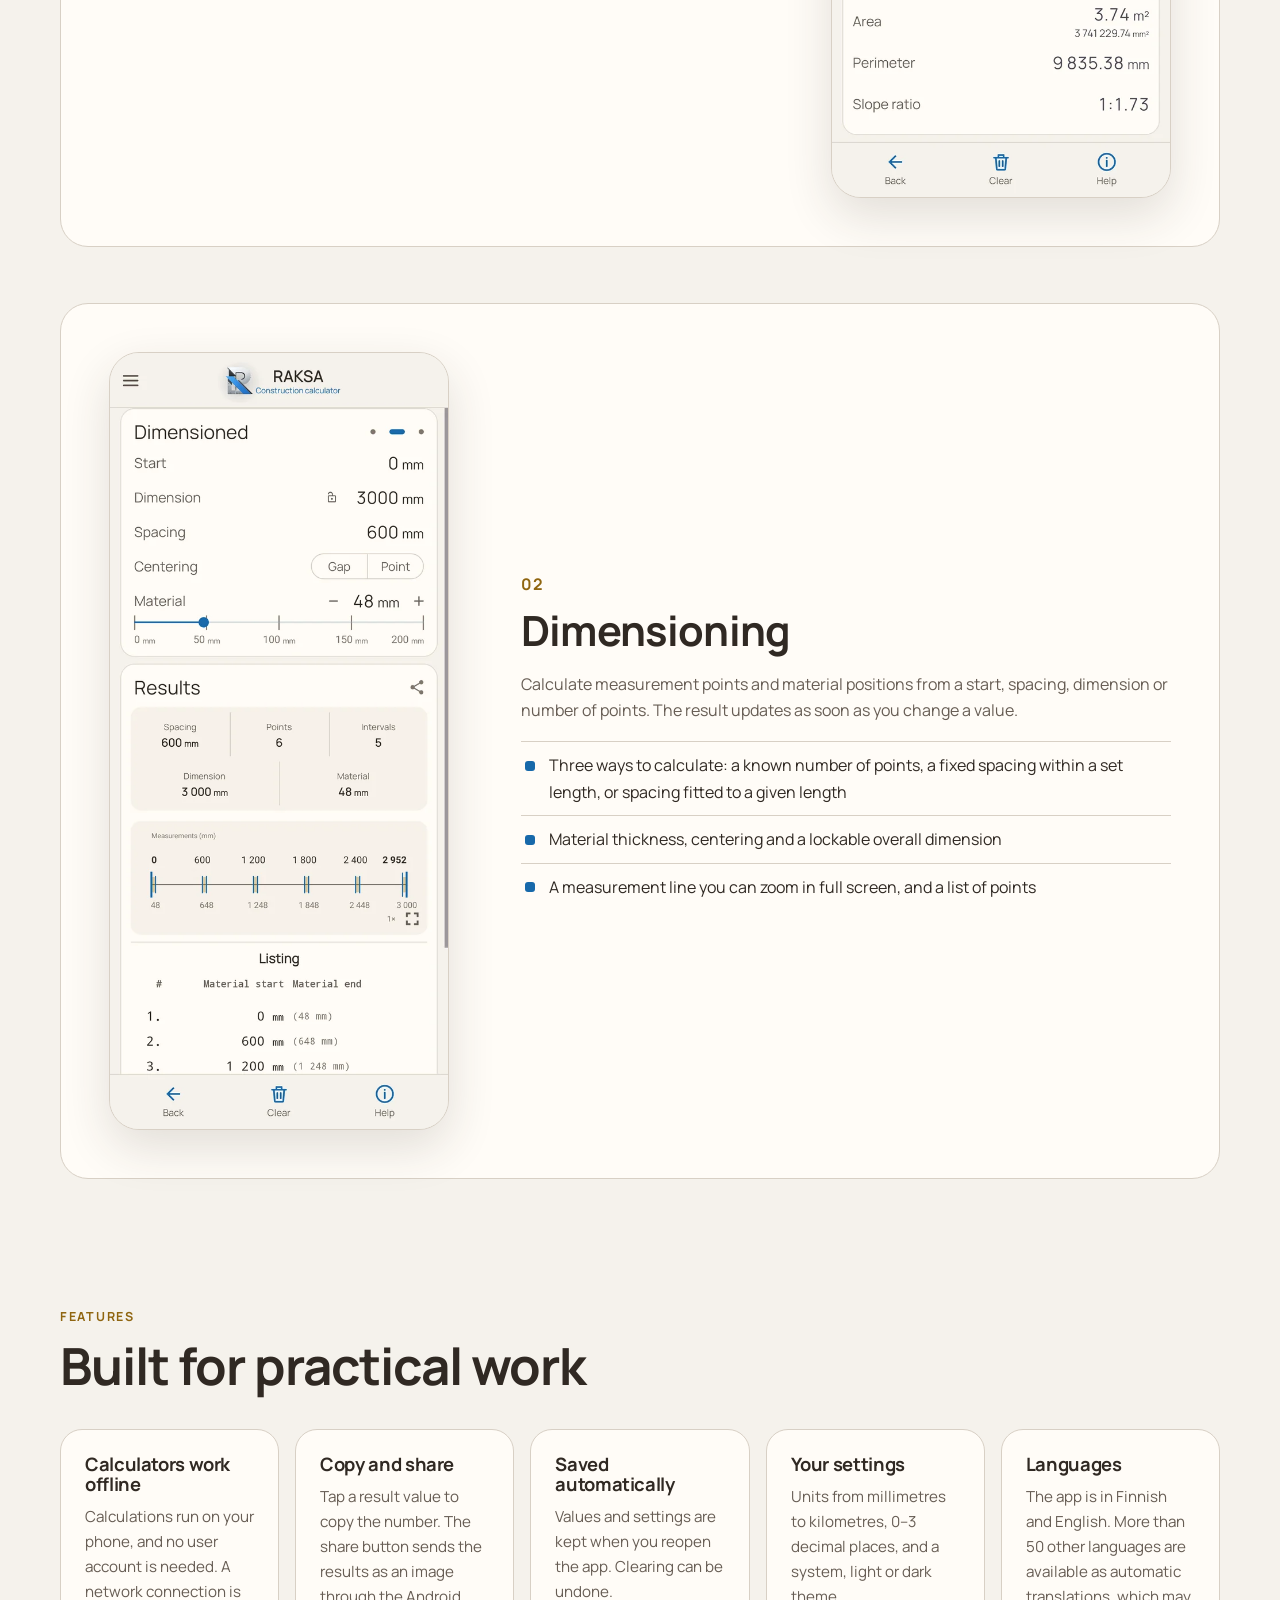
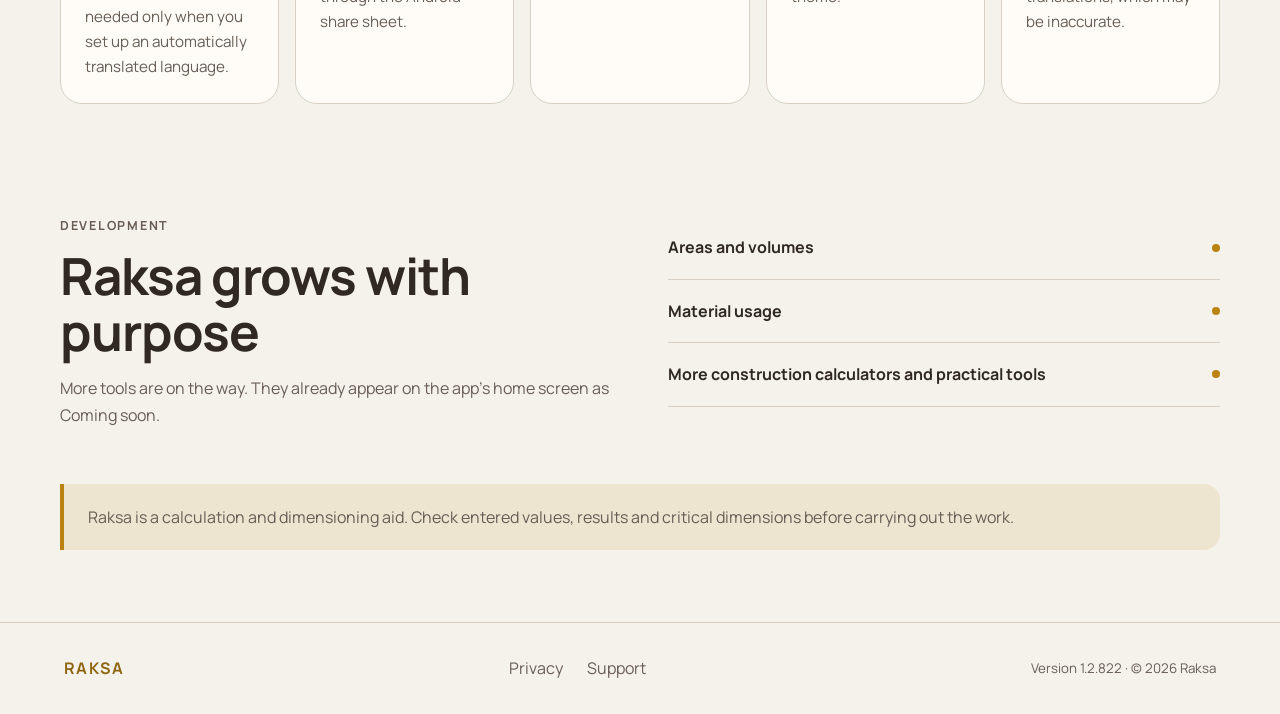
==== commit 7d5b011a: "Make home page copy consumer-focused - Hero: drop the Privacy button and the version number; keep th" ====
--- a/raksa/index.html
+++ b/raksa/index.html
@@ -13,7 +13,7 @@
 <link rel="icon" type="image/png" sizes="192x192" href="assets/icon-192.png">
 <link rel="apple-touch-icon" href="assets/apple-touch-icon.png">
 <link rel="preload" href="assets/fonts/manrope-regular.woff2" as="font" type="font/woff2" crossorigin>
-<link rel="stylesheet" href="style.css?v=22">
+<link rel="stylesheet" href="style.css?v=23">
 <meta property="og:type" content="website">
 <meta property="og:site_name" content="Raksa">
 <meta property="og:title" content="Raksa | Rakennuslaskuri" data-i18n-content="pageTitle">
@@ -26,7 +26,7 @@
 <meta property="og:locale" content="fi_FI">
 <meta property="og:locale:alternate" content="en_US">
 <meta name="twitter:card" content="summary_large_image">
-<script src="site.js?v=22" defer></script>
+<script src="site.js?v=23" defer></script>
 </head>
 <body data-page="home">
 <a class="skip" href="#main" data-i18n="skip">Siirry sisältöön</a>
@@ -51,13 +51,12 @@
     <div class="hero-text">
       <p class="eyebrow" data-i18n="eyebrow">Android-sovellus rakentamiseen</p>
       <h1 data-i18n="title">Mitat ja jaot selkeästi työmaalla</h1>
-      <p class="lead" data-i18n="lead">Raksa ratkaisee suorakulmaisen kolmion ja laskee mittapisteet toistuville rakenteille, kuten tolppajaolle ja rimoitukselle. Laskenta tapahtuu laitteessa ilman verkkoyhteyttä ja käyttäjätiliä.</p>
+      <p class="lead" data-i18n="lead">Raksa ratkaisee suorakulmaisen kolmion ja laskee mittapisteet toistuville rakenteille, kuten tolppajaolle ja rimoitukselle. Laskimet toimivat ilman verkkoyhteyttä ja käyttäjätiliä.</p>
       <div class="actions">
         <span class="button play-pending" data-play-store><svg class="play-icon" viewBox="0 0 24 24" aria-hidden="true"><path d="M7 4.5v15l12-7.5z"/></svg><span data-i18n="playComing">Tulossa Google Playhin</span></span>
         <a class="button secondary" href="#tools" data-i18n="explore">Katso työkalut</a>
-        <a class="button secondary" href="privacy.html" data-i18n="privacy">Tietosuoja</a>
       </div>
-      <p class="status"><span class="status-dot" aria-hidden="true"></span><span data-i18n="status">Versio 1.2.822 · Android 8.0 tai uudempi</span></p>
+      <p class="status"><span class="status-dot" aria-hidden="true"></span><span data-i18n="status">Android 8.0 tai uudempi</span></p>
     </div>
   </section>
 
@@ -73,9 +72,9 @@
         <h3 data-i18n="triangleTitle">Kolmiolaskin</h3>
         <p data-i18n="triangleText">Anna kaksi arvoa, joista ainakin toinen on sivu. Raksa laskee muut sivut, kulmat, pinta-alan, piirin ja kaltevuuden jo kirjoittaessasi.</p>
         <ul>
-          <li data-i18n="tri1">Kateetit, hypotenuusa sekä kulmat α ja β</li>
+          <li data-i18n="tri1">Esimerkiksi ristimitat, kattokaltevuus ja vinotuen pituus</li>
           <li data-i18n="tri2">Kulmasäädin pysähtyy yleisiin kaltevuuksiin, kuten 1:2 ja 30°</li>
-          <li data-i18n="tri3">Tuloksena kolmion kuva, pinta-ala, piiri ja kaltevuussuhde</li>
+          <li data-i18n="tri3">Kolmion kuva näyttää mitat ja kulmat yhdellä silmäyksellä</li>
         </ul>
       </div>
       <figure class="phone-shot">
@@ -87,11 +86,11 @@
       <div class="tool-text">
         <span class="tool-number">02</span>
         <h3 data-i18n="dimTitle">Mitoitus</h3>
-        <p data-i18n="dimText">Laske mittapisteet ja materiaalien paikat aloituksen, jaon, mitan tai pisteiden määrän perusteella. Tulos päivittyy automaattisesti, kun syötteet ovat kelvollisia.</p>
+        <p data-i18n="dimText">Laske mittapisteet ja materiaalien paikat aloituksen, jaon, mitan tai pisteiden määrän perusteella. Tulos päivittyy heti, kun muutat arvoja.</p>
         <ul>
-          <li data-i18n="dim1">Jaotettu, Mitoitettu ja Sovitettu – Sovitettu tavoitejaon tai pisteiden mukaan</li>
-          <li data-i18n="dim2">Keskitys välin tai pisteen mukaan ja lukittava kokonaismitta</li>
-          <li data-i18n="dim3">Materiaalivahvuus, zoomattava mittajana koko näytön tilassa ja mittapistelista</li>
+          <li data-i18n="dim1">Kolme laskentatapaa: tunnettu pisteiden määrä, kiinteä jako rajattuun mittaan tai jaon sovitus annettuun pituuteen</li>
+          <li data-i18n="dim2">Materiaalin vahvuus, keskitys ja lukittava kokonaismitta</li>
+          <li data-i18n="dim3">Mittajana, jota voi zoomata koko näytössä, ja mittapisteiden lista</li>
         </ul>
       </div>
       <figure class="phone-shot">
@@ -102,15 +101,15 @@
 
   <section class="features container" aria-labelledby="featuresTitle">
     <div class="section-heading">
-      <p class="eyebrow" data-i18n="featuresEyebrow">Molemmissa laskimissa</p>
+      <p class="eyebrow" data-i18n="featuresEyebrow">Ominaisuudet</p>
       <h2 id="featuresTitle" data-i18n="featuresTitle">Tehty käytännön työhön</h2>
     </div>
     <ul class="feature-grid">
-      <li><h3 data-i18n="f1Title">Laskimet ilman verkkoyhteyttä</h3><p data-i18n="f1Text">Laskenta tapahtuu laitteessa, eikä sovellus tarvitse käyttäjätiliä. Verkkoa tarvitaan vain automaattisesti käännetyn kielen käyttöönottoon.</p></li>
+      <li><h3 data-i18n="f1Title">Laskimet ilman verkkoyhteyttä</h3><p data-i18n="f1Text">Laskenta tapahtuu puhelimessa, eikä käyttäjätiliä tarvita. Verkkoyhteys tarvitaan vain, kun otat käyttöön automaattisesti käännetyn kielen.</p></li>
       <li><h3 data-i18n="f2Title">Kopioi ja jaa</h3><p data-i18n="f2Text">Tulosarvon napautus kopioi luvun. Jakopainike lähettää tulokset kuvana Androidin jakovalikon kautta.</p></li>
       <li><h3 data-i18n="f3Title">Tallentuu automaattisesti</h3><p data-i18n="f3Text">Arvot ja asetukset ovat tallessa, kun avaat sovelluksen uudelleen. Tyhjennyksen voi perua.</p></li>
       <li><h3 data-i18n="f4Title">Omat asetukset</h3><p data-i18n="f4Text">Yksiköt millimetreistä kilometreihin, 0–3 desimaalia sekä järjestelmän, vaalea tai tumma teema.</p></li>
-      <li><h3 data-i18n="f5Title">Kielet</h3><p data-i18n="f5Text">Suomi ja englanti ovat sovelluksen omia käännöksiä. Yli 50 muuta kieltä käännetään automaattisesti laitteessa Google ML Kitillä, ja käännökset voivat olla epätarkkoja.</p></li>
+      <li><h3 data-i18n="f5Title">Kielet</h3><p data-i18n="f5Text">Sovellus on suomeksi ja englanniksi. Lisäksi yli 50 kieltä on saatavilla automaattisena käännöksenä, joka voi olla epätarkka.</p></li>
     </ul>
   </section>
 
@@ -118,7 +117,7 @@
     <div>
       <p class="eyebrow" data-i18n="development">Kehitys</p>
       <h2 data-i18n="grow">Raksa kasvaa harkitusti</h2>
-      <p data-i18n="growText">Seuraavat työkalut näkyvät sovelluksessa jo merkinnällä Tulossa. Tällä sivulla esitellään valmiina vain nykyisen version ominaisuudet.</p>
+      <p data-i18n="growText">Raksaan on tulossa lisää työkaluja. Ne näkyvät jo sovelluksen etusivulla merkinnällä Tulossa.</p>
     </div>
     <ul class="future-list">
       <li data-i18n="next1">Pinta-alat ja tilavuudet</li>
@@ -137,7 +136,6 @@
   <nav aria-label="Alatunniste" data-i18n-aria="footerNav">
     <a href="privacy.html" data-i18n="privacy">Tietosuoja</a>
     <a href="support.html" data-i18n="support">Tuki</a>
-    <a href="support.html#yhteystiedot" data-contact-link data-i18n="contact">Yhteystiedot</a>
   </nav>
   <small><span data-i18n="version">Versio 1.2.822</span> · © 2026 Raksa</small>
 </footer>
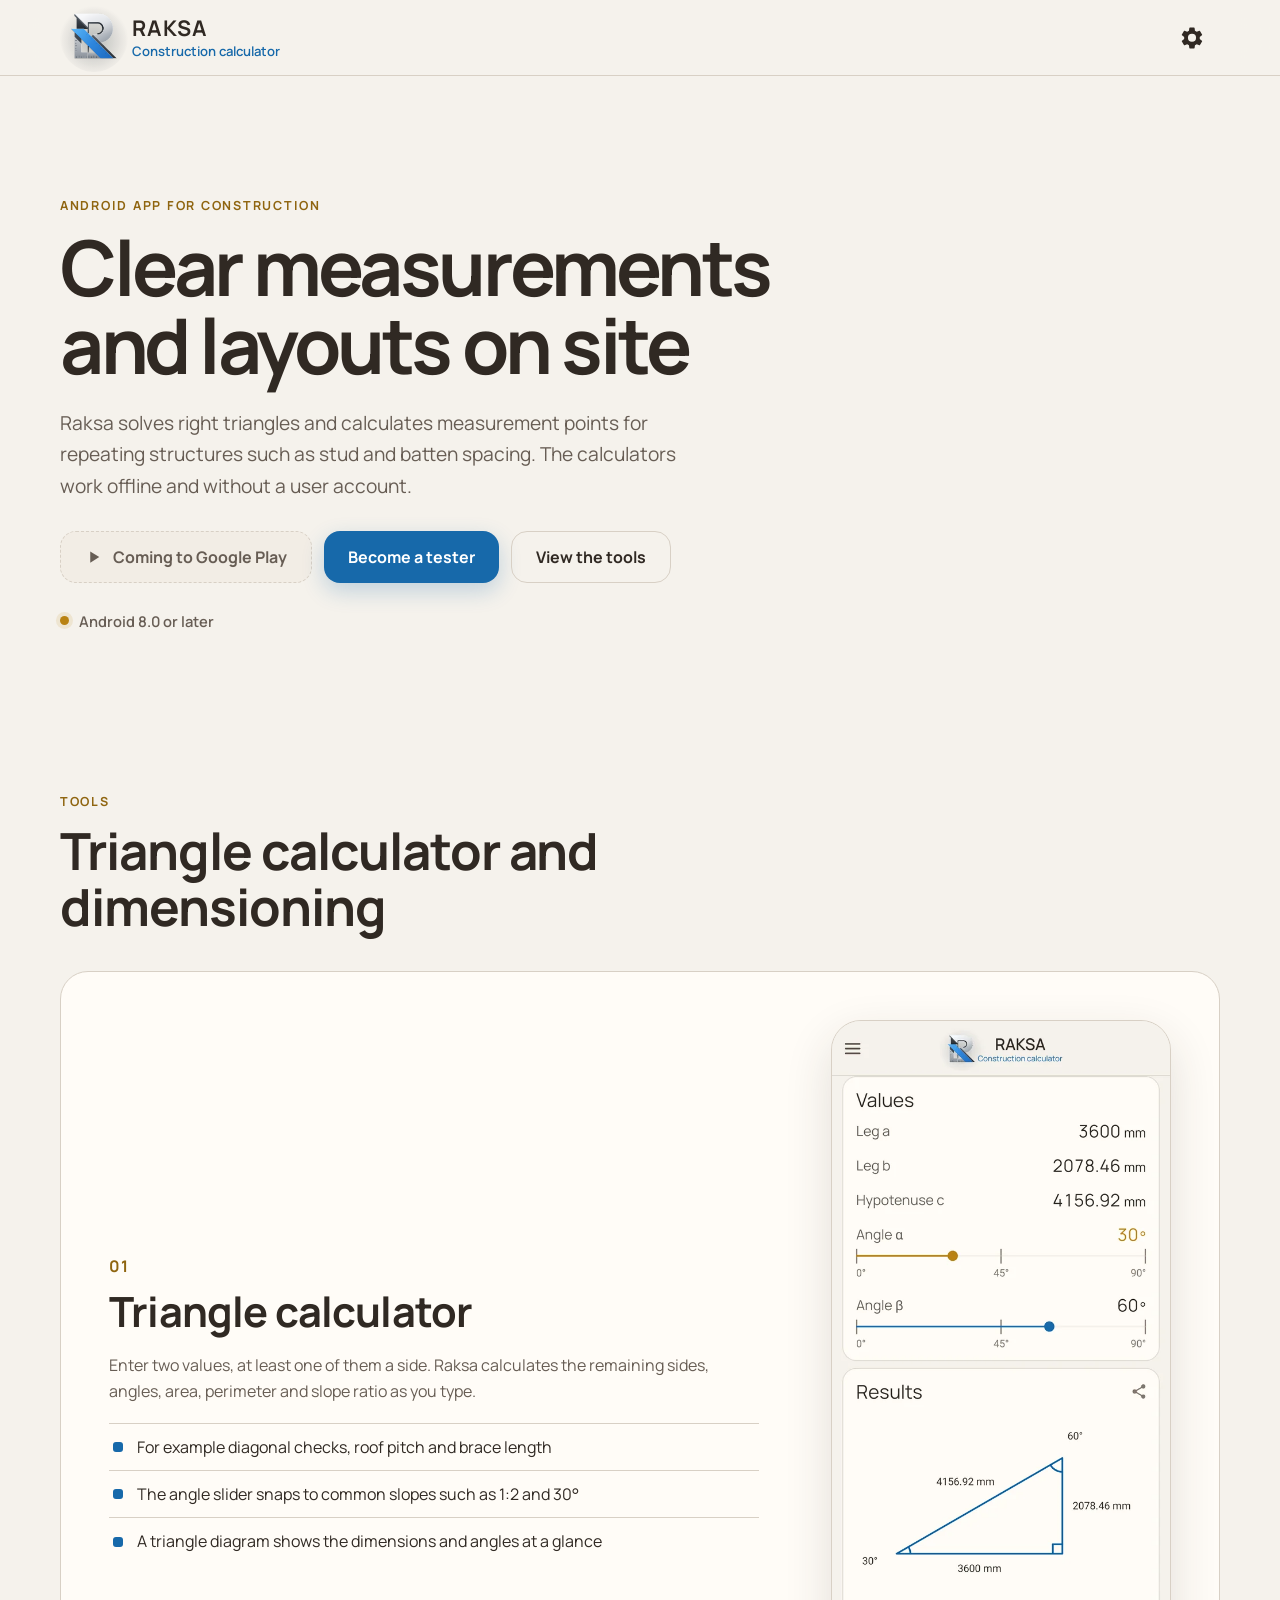
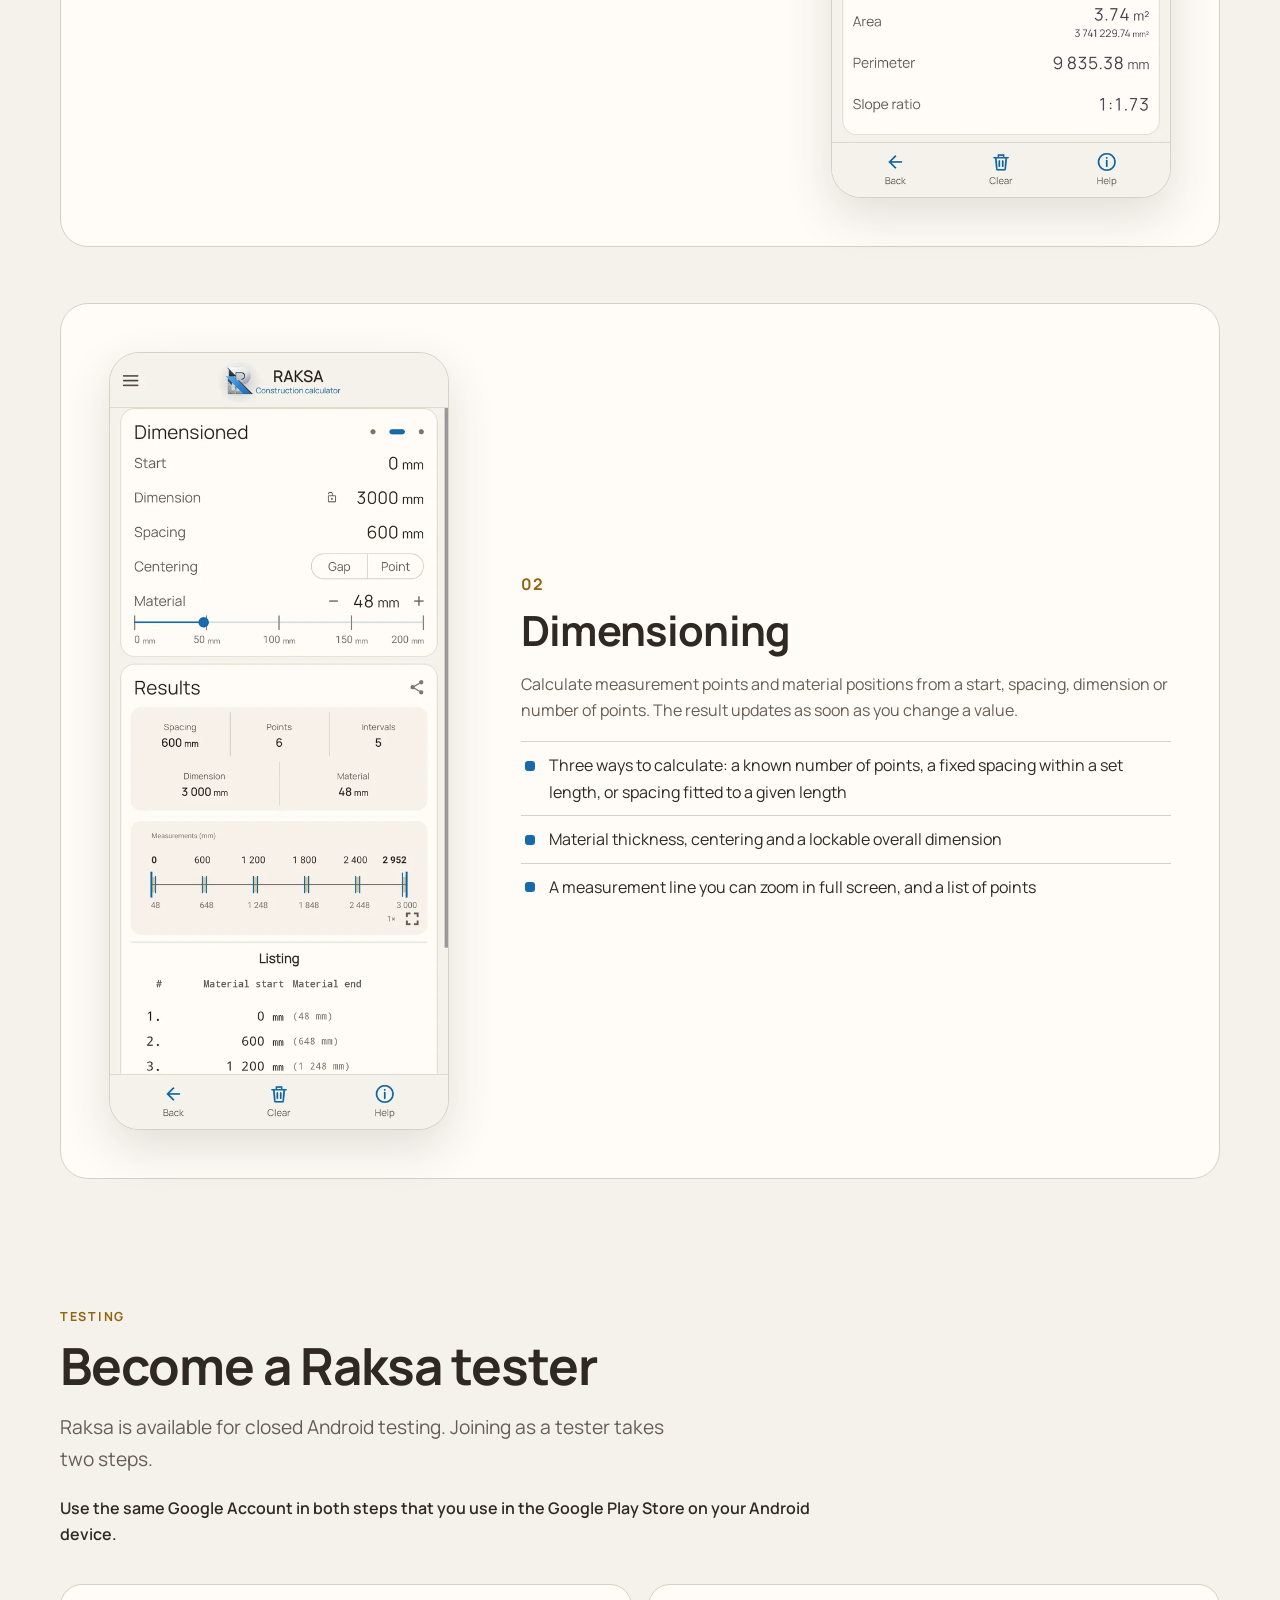
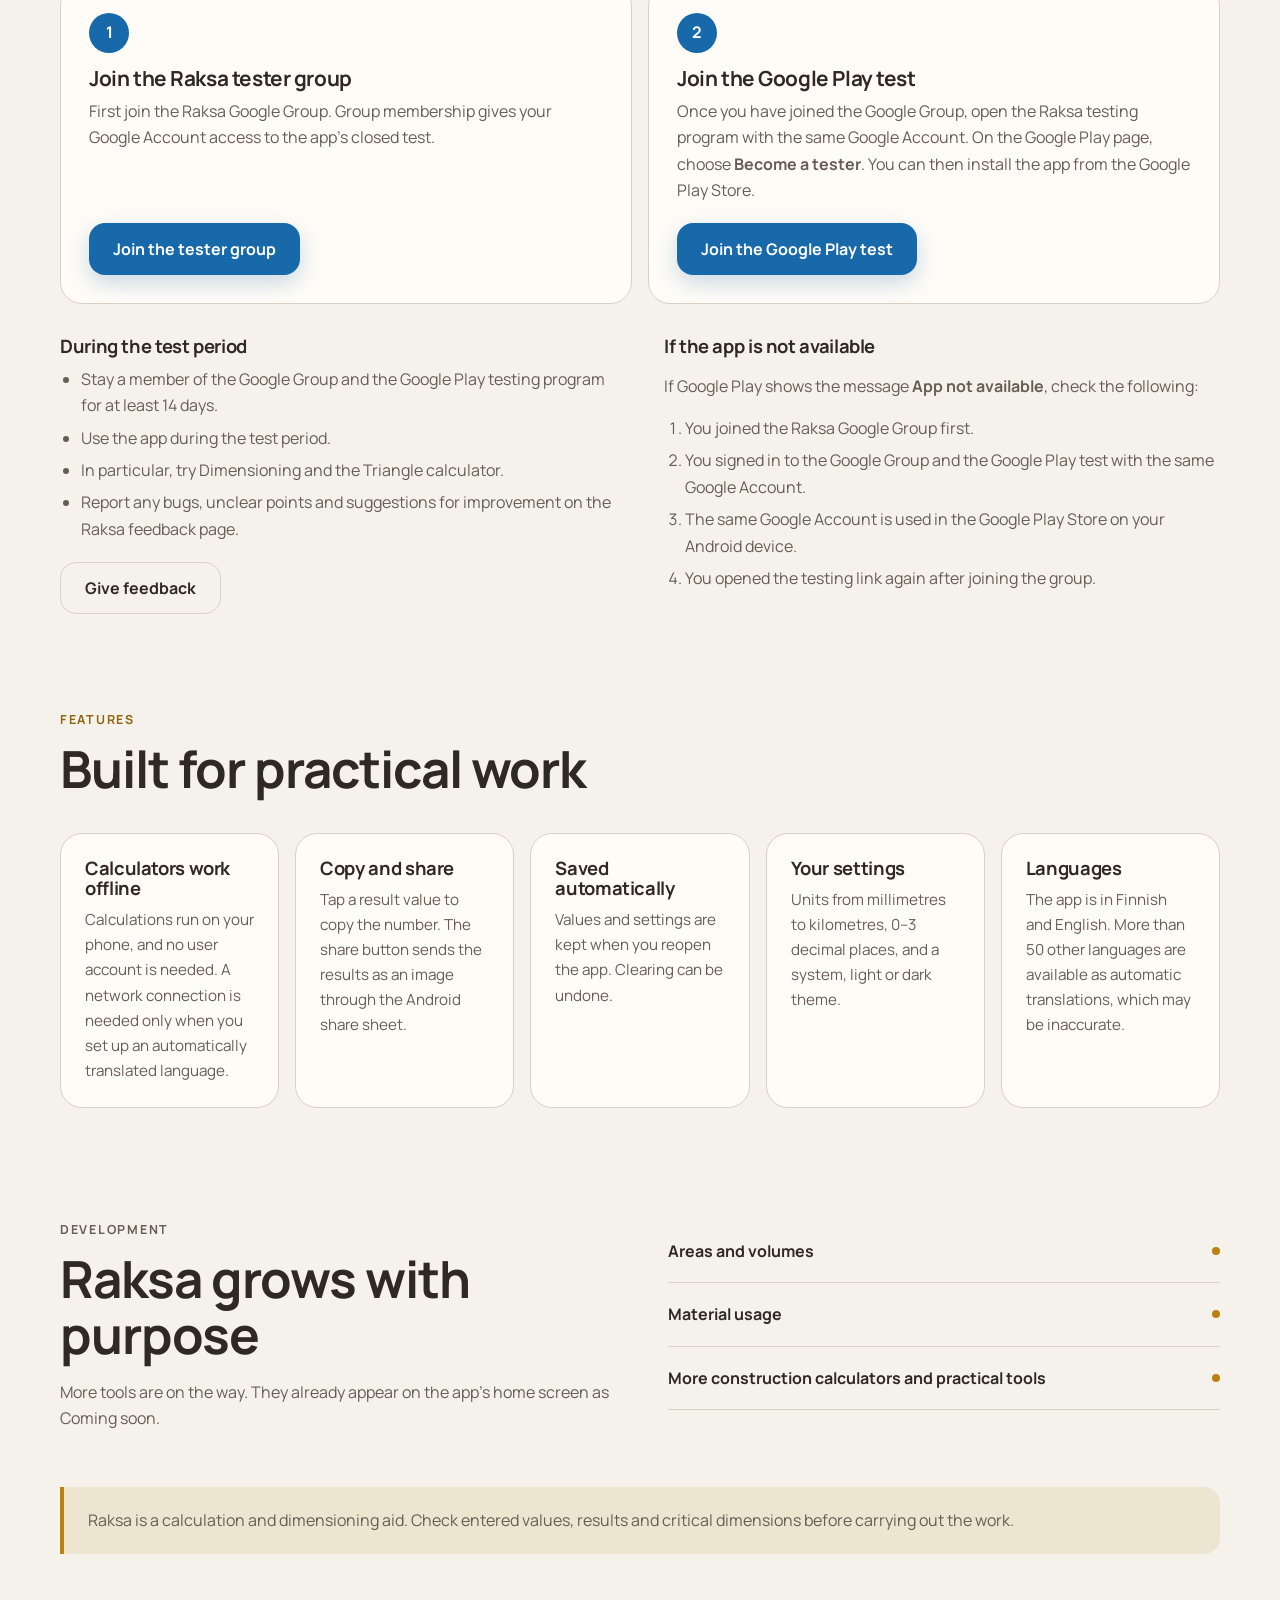
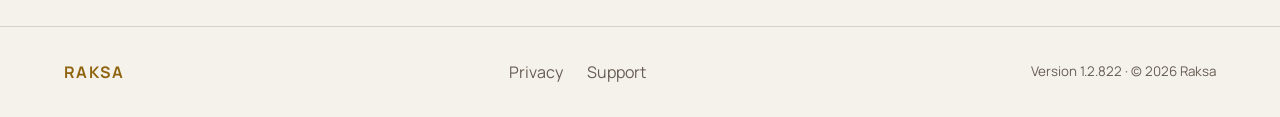
==== commit 6c24e5b8: "Add tester sign-up instructions to the home page - New "Liity Raksan testaajaksi / Become a Raksa te" ====
--- a/raksa/index.html
+++ b/raksa/index.html
@@ -13,7 +13,7 @@
 <link rel="icon" type="image/png" sizes="192x192" href="assets/icon-192.png">
 <link rel="apple-touch-icon" href="assets/apple-touch-icon.png">
 <link rel="preload" href="assets/fonts/manrope-regular.woff2" as="font" type="font/woff2" crossorigin>
-<link rel="stylesheet" href="style.css?v=23">
+<link rel="stylesheet" href="style.css?v=24">
 <meta property="og:type" content="website">
 <meta property="og:site_name" content="Raksa">
 <meta property="og:title" content="Raksa | Rakennuslaskuri" data-i18n-content="pageTitle">
@@ -26,7 +26,7 @@
 <meta property="og:locale" content="fi_FI">
 <meta property="og:locale:alternate" content="en_US">
 <meta name="twitter:card" content="summary_large_image">
-<script src="site.js?v=23" defer></script>
+<script src="site.js?v=24" defer></script>
 </head>
 <body data-page="home">
 <a class="skip" href="#main" data-i18n="skip">Siirry sisältöön</a>
@@ -54,6 +54,7 @@
       <p class="lead" data-i18n="lead">Raksa ratkaisee suorakulmaisen kolmion ja laskee mittapisteet toistuville rakenteille, kuten tolppajaolle ja rimoitukselle. Laskimet toimivat ilman verkkoyhteyttä ja käyttäjätiliä.</p>
       <div class="actions">
         <span class="button play-pending" data-play-store><svg class="play-icon" viewBox="0 0 24 24" aria-hidden="true"><path d="M7 4.5v15l12-7.5z"/></svg><span data-i18n="playComing">Tulossa Google Playhin</span></span>
+        <a class="button primary" href="#testaus" data-i18n="joinTest">Liity testaajaksi</a>
         <a class="button secondary" href="#tools" data-i18n="explore">Katso työkalut</a>
       </div>
       <p class="status"><span class="status-dot" aria-hidden="true"></span><span data-i18n="status">Android 8.0 tai uudempi</span></p>
@@ -99,6 +100,98 @@
     </article>
   </section>
 
+  <section id="testaus" class="testing container">
+    <div data-lang="fi" lang="fi">
+      <div class="section-heading">
+        <p class="eyebrow">Testaus</p>
+        <h2>Liity Raksan testaajaksi</h2>
+        <p class="lead">Raksa on saatavilla suljettuun Android-testaukseen. Testaajaksi liittyminen tapahtuu kahdessa vaiheessa.</p>
+        <p class="testing-note">Käytä molemmissa vaiheissa samaa Google-tiliä, jota käytät Android-laitteesi Google Play Kaupassa.</p>
+      </div>
+      <ol class="join-steps">
+        <li>
+          <span class="step-number" aria-hidden="true">1</span>
+          <h3>Liity Raksan testaajaryhmään</h3>
+          <p>Liity ensin Raksan Google-ryhmään. Ryhmän jäsenyys antaa Google-tilillesi oikeuden liittyä sovelluksen suljettuun testiin.</p>
+          <a class="button primary" href="https://groups.google.com/g/raksa-testaus" target="_blank" rel="noopener">Liity testaajaryhmään</a>
+        </li>
+        <li>
+          <span class="step-number" aria-hidden="true">2</span>
+          <h3>Liity Google Play&nbsp;-testiin</h3>
+          <p>Kun olet liittynyt Google-ryhmään, avaa Raksan testiohjelma samalla Google-tilillä. Valitse Google Playn sivulla <strong>Liity testaajaksi</strong>. Tämän jälkeen saat sovelluksen asennettavaksi Google Play Kaupasta.</p>
+          <a class="button primary" href="https://play.google.com/apps/testing/fi.rikalo.raksa" target="_blank" rel="noopener">Liity Google Play&nbsp;-testiin</a>
+        </li>
+      </ol>
+      <div class="testing-info">
+        <div>
+          <h3>Testijakson aikana</h3>
+          <ul>
+            <li>Pysy Google-ryhmän ja Google Play&nbsp;-testiohjelman jäsenenä vähintään 14 päivää.</li>
+            <li>Käytä sovellusta testijakson aikana.</li>
+            <li>Kokeile erityisesti Mitoitusta ja Kolmiolaskinta.</li>
+            <li>Ilmoita havaitsemistasi virheistä, epäselvyyksistä ja parannusehdotuksista Raksan palautesivulla.</li>
+          </ul>
+          <a class="button secondary" href="support.html">Anna palautetta</a>
+        </div>
+        <div>
+          <h3>Jos sovellus ei ole saatavilla</h3>
+          <p>Jos Google Play näyttää ilmoituksen <strong>App not available</strong>, tarkista seuraavat asiat:</p>
+          <ol>
+            <li>Olet liittynyt ensin Raksan Google-ryhmään.</li>
+            <li>Google-ryhmään ja Google Play&nbsp;-testiin on kirjauduttu samalla Google-tilillä.</li>
+            <li>Sama Google-tili on käytössä Android-laitteen Google Play Kaupassa.</li>
+            <li>Ryhmään liittymisen jälkeen testilinkki on avattu uudelleen.</li>
+          </ol>
+        </div>
+      </div>
+    </div>
+
+    <div data-lang="en" lang="en">
+      <div class="section-heading">
+        <p class="eyebrow">Testing</p>
+        <h2>Become a Raksa tester</h2>
+        <p class="lead">Raksa is available for closed Android testing. Joining as a tester takes two steps.</p>
+        <p class="testing-note">Use the same Google Account in both steps that you use in the Google Play Store on your Android device.</p>
+      </div>
+      <ol class="join-steps">
+        <li>
+          <span class="step-number" aria-hidden="true">1</span>
+          <h3>Join the Raksa tester group</h3>
+          <p>First join the Raksa Google Group. Group membership gives your Google Account access to the app's closed test.</p>
+          <a class="button primary" href="https://groups.google.com/g/raksa-testaus" target="_blank" rel="noopener">Join the tester group</a>
+        </li>
+        <li>
+          <span class="step-number" aria-hidden="true">2</span>
+          <h3>Join the Google Play test</h3>
+          <p>Once you have joined the Google Group, open the Raksa testing program with the same Google Account. On the Google Play page, choose <strong>Become a tester</strong>. You can then install the app from the Google Play Store.</p>
+          <a class="button primary" href="https://play.google.com/apps/testing/fi.rikalo.raksa" target="_blank" rel="noopener">Join the Google Play test</a>
+        </li>
+      </ol>
+      <div class="testing-info">
+        <div>
+          <h3>During the test period</h3>
+          <ul>
+            <li>Stay a member of the Google Group and the Google Play testing program for at least 14 days.</li>
+            <li>Use the app during the test period.</li>
+            <li>In particular, try Dimensioning and the Triangle calculator.</li>
+            <li>Report any bugs, unclear points and suggestions for improvement on the Raksa feedback page.</li>
+          </ul>
+          <a class="button secondary" href="support.html">Give feedback</a>
+        </div>
+        <div>
+          <h3>If the app is not available</h3>
+          <p>If Google Play shows the message <strong>App not available</strong>, check the following:</p>
+          <ol>
+            <li>You joined the Raksa Google Group first.</li>
+            <li>You signed in to the Google Group and the Google Play test with the same Google Account.</li>
+            <li>The same Google Account is used in the Google Play Store on your Android device.</li>
+            <li>You opened the testing link again after joining the group.</li>
+          </ol>
+        </div>
+      </div>
+    </div>
+  </section>
+
   <section class="features container" aria-labelledby="featuresTitle">
     <div class="section-heading">
       <p class="eyebrow" data-i18n="featuresEyebrow">Ominaisuudet</p>
--- a/raksa/style.css
+++ b/raksa/style.css
@@ -167,6 +167,19 @@
 .phone-shot { justify-self: center; width: 100%; max-width: 340px; margin: 0; overflow: hidden; border: 1px solid var(--border); border-radius: 30px; box-shadow: var(--shadow); background: var(--bg); }
 .phone-shot img { display: block; width: 100%; }
 
+.testing { padding: 48px 0; scroll-margin-top: 40px; }
+.testing-note { color: var(--text); font-weight: 600; }
+.join-steps { display: grid; grid-template-columns: repeat(auto-fit, minmax(260px, 1fr)); gap: 16px; margin: 0; padding: 0; list-style: none; }
+.join-steps li { display: flex; flex-direction: column; align-items: flex-start; padding: 28px; background: var(--surface); border: 1px solid var(--border); border-radius: var(--radius); }
+.join-steps h3 { margin: 14px 0 .4em; font-size: 1.3rem; }
+.join-steps p { flex: 1; margin: 0 0 20px; color: var(--muted); }
+.join-steps .button { white-space: normal; text-align: center; }
+.step-number { display: grid; place-items: center; width: 40px; height: 40px; border-radius: 50%; color: var(--on-accent); background: var(--accent); font-weight: 800; }
+.testing-info { display: grid; grid-template-columns: repeat(auto-fit, minmax(260px, 1fr)); gap: 16px 48px; margin-top: 32px; }
+.testing-info h3 { margin: 0 0 .5em; font-size: 1.15rem; }
+.testing-info p, .testing-info li { color: var(--muted); }
+.testing-info ul, .testing-info ol { margin: 0 0 20px; padding-left: 1.3em; }
+.testing-info li { margin: 6px 0; }
 .features { padding: 48px 0; }
 .feature-grid { display: grid; grid-template-columns: repeat(auto-fit, minmax(200px, 1fr)); gap: 16px; margin: 0; padding: 0; list-style: none; }
 .feature-grid li { padding: 24px; background: var(--surface); border: 1px solid var(--border); border-radius: var(--radius); }
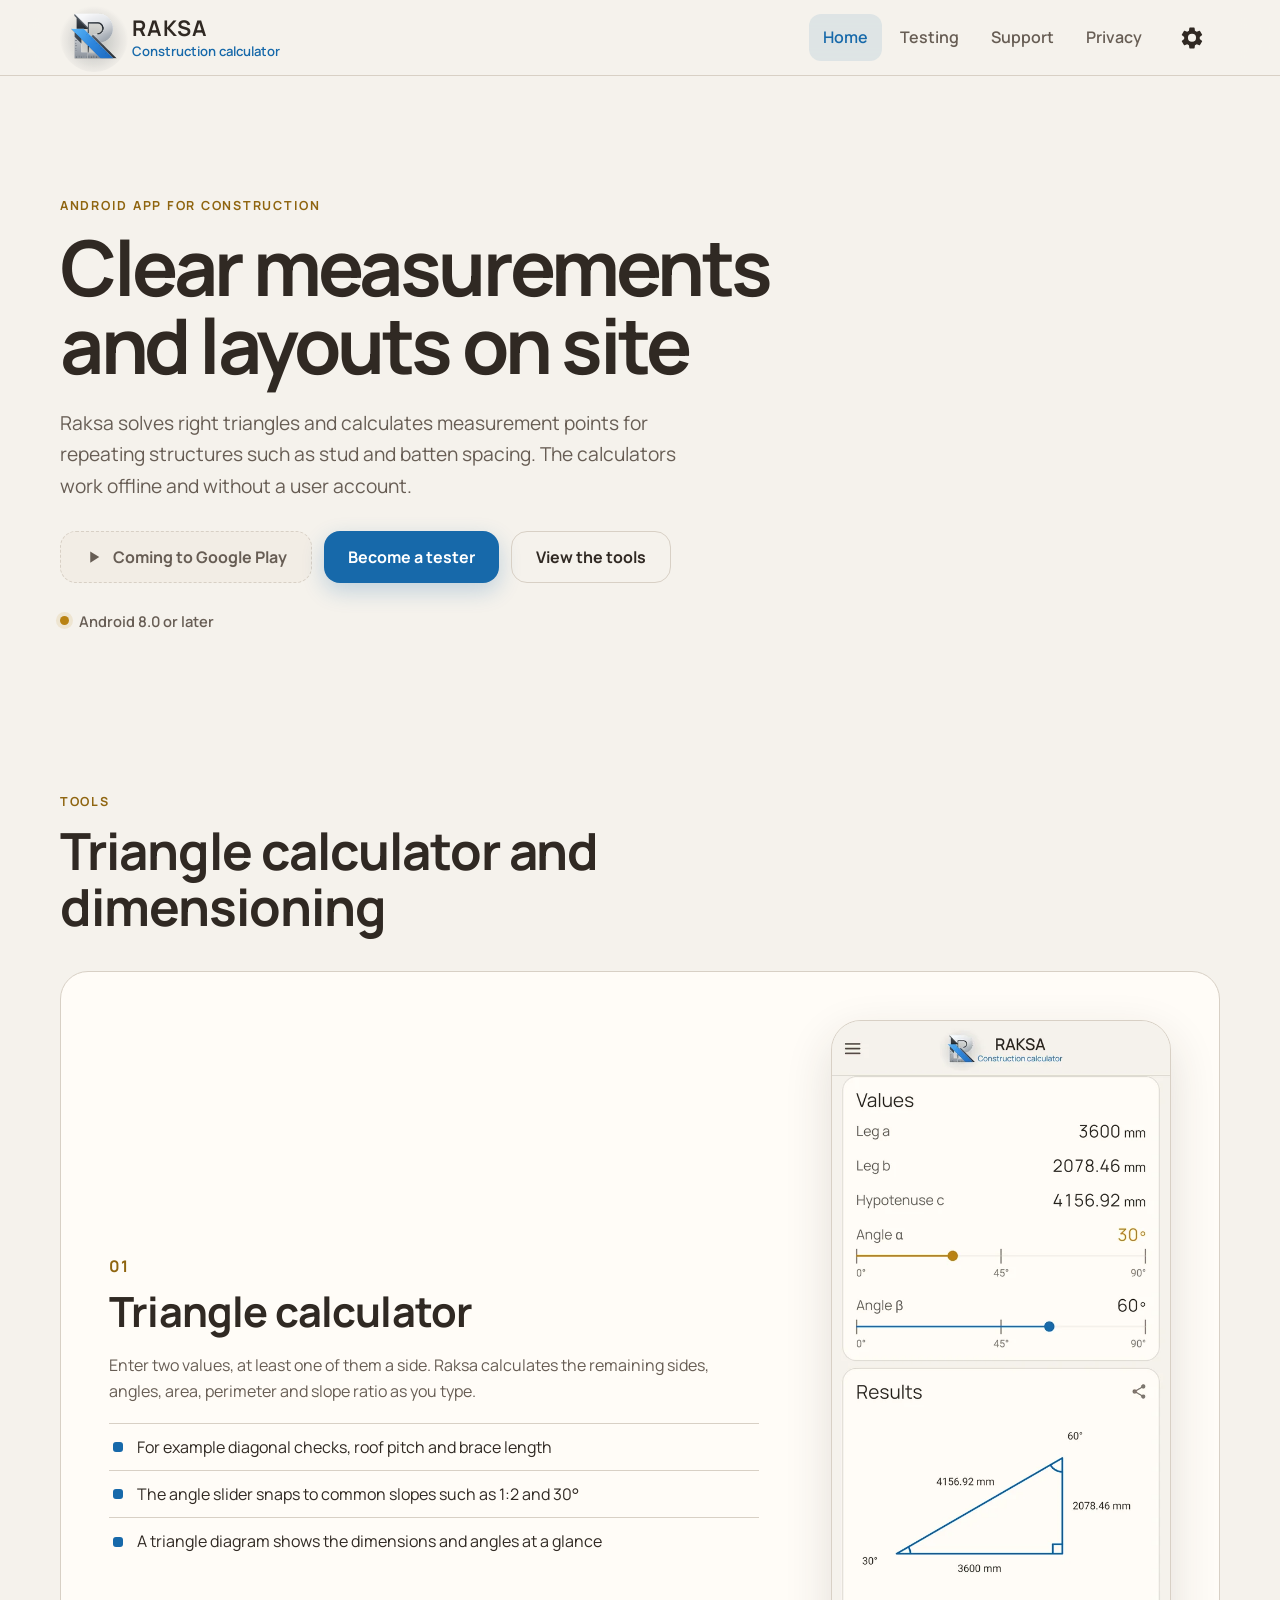
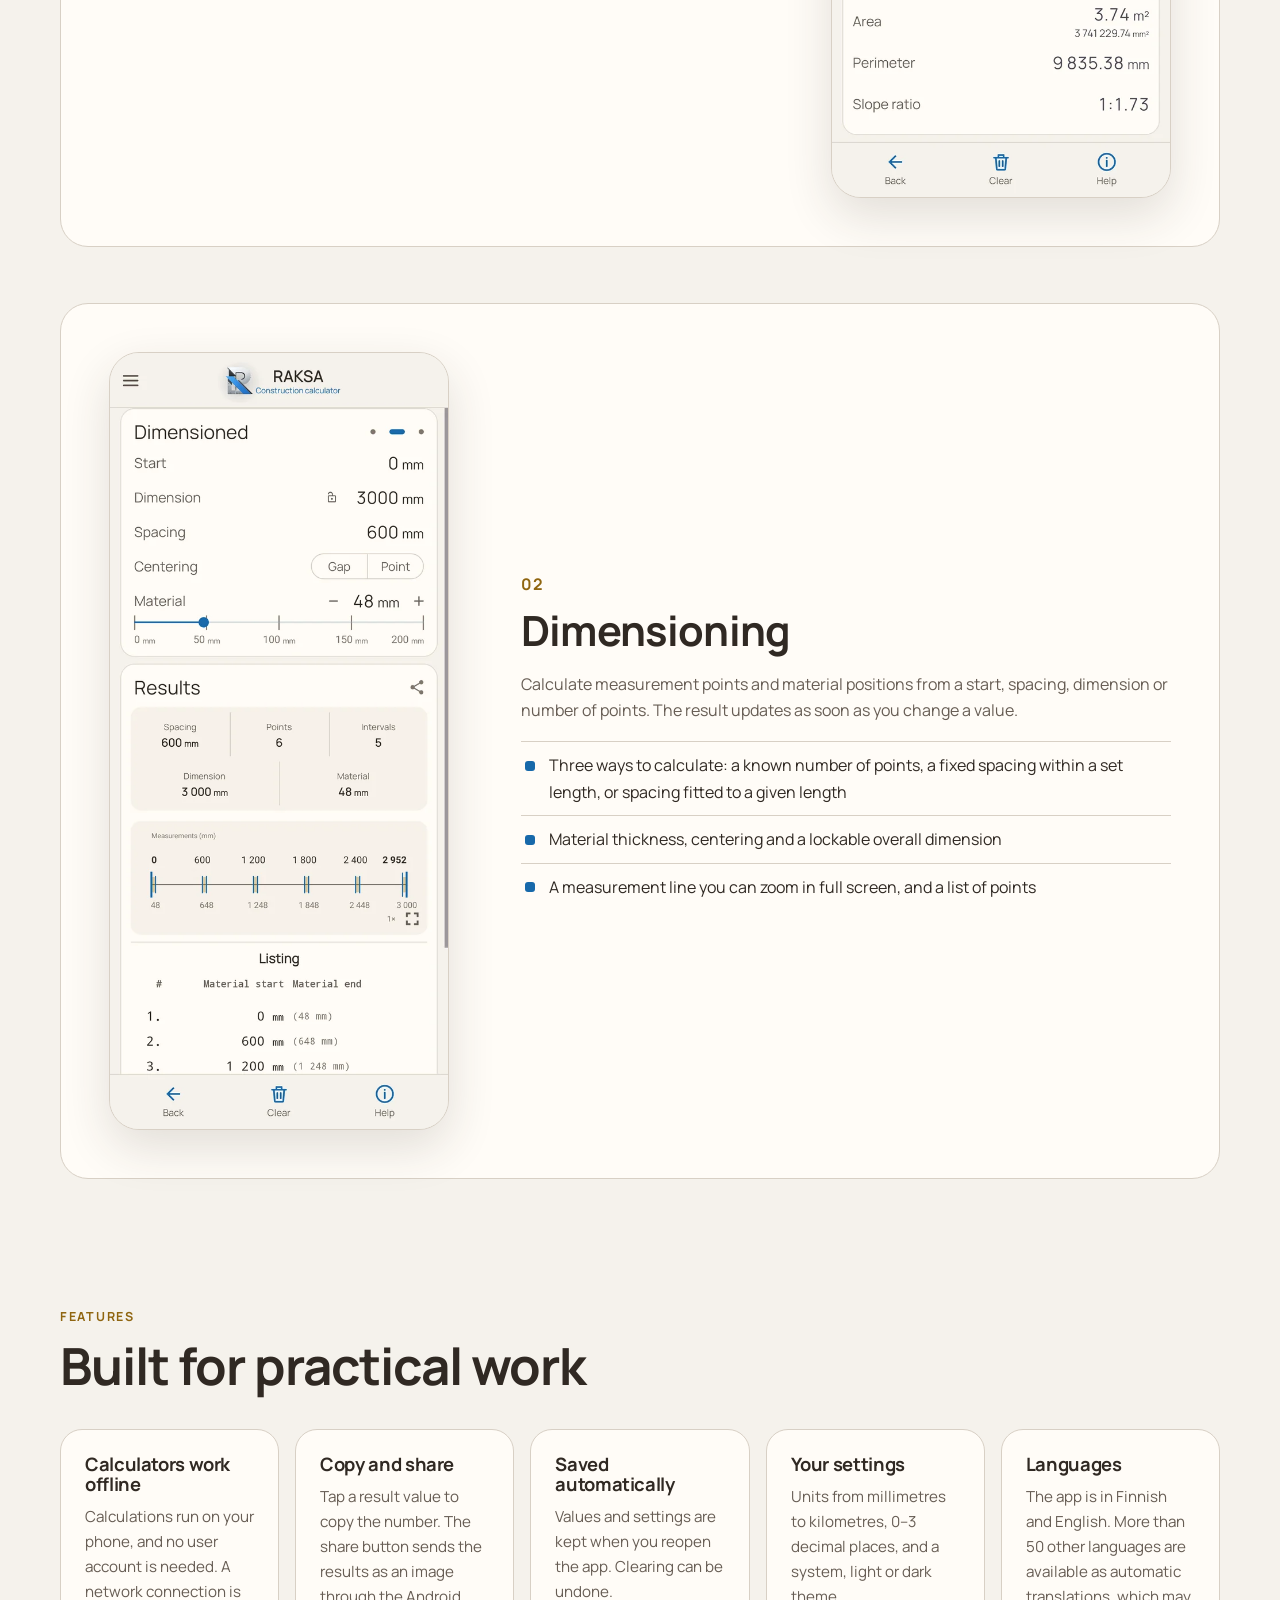
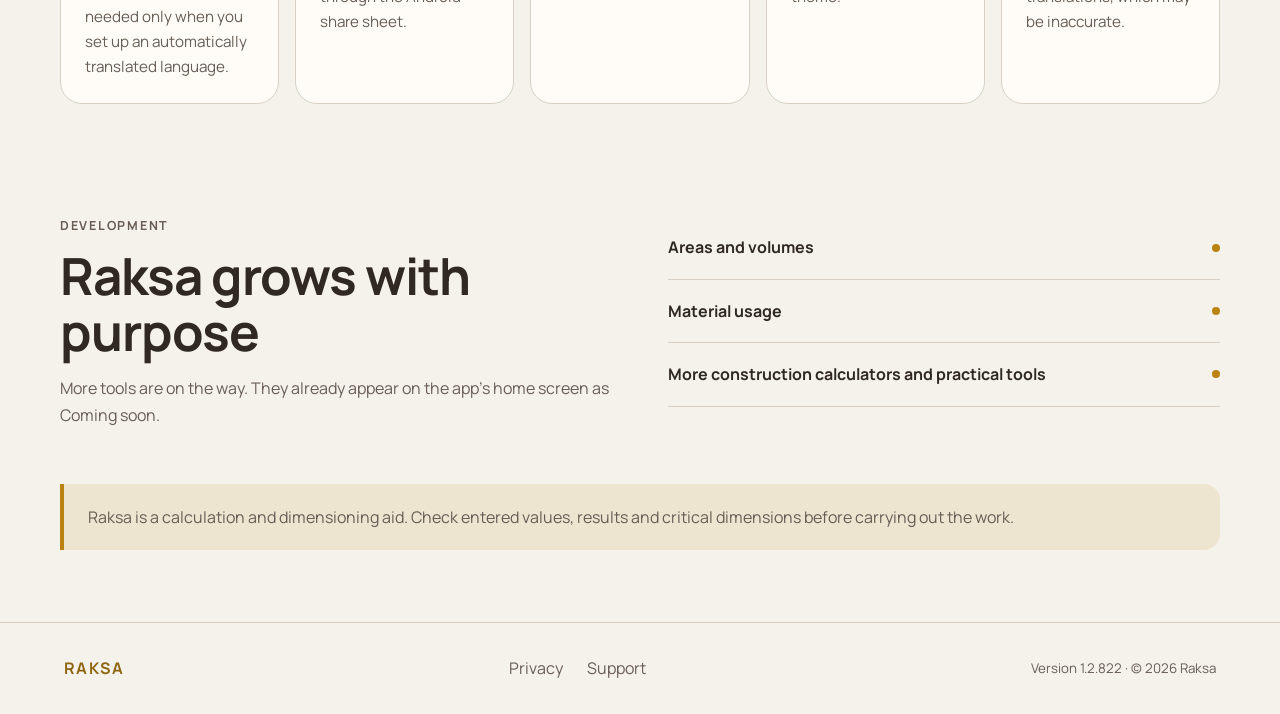
==== commit 4f4c6842: "Move tester instructions to /raksa/beta and add header navigation - Home page restored to the previo" ====
--- a/raksa/index.html
+++ b/raksa/index.html
@@ -13,7 +13,7 @@
 <link rel="icon" type="image/png" sizes="192x192" href="assets/icon-192.png">
 <link rel="apple-touch-icon" href="assets/apple-touch-icon.png">
 <link rel="preload" href="assets/fonts/manrope-regular.woff2" as="font" type="font/woff2" crossorigin>
-<link rel="stylesheet" href="style.css?v=24">
+<link rel="stylesheet" href="style.css?v=25">
 <meta property="og:type" content="website">
 <meta property="og:site_name" content="Raksa">
 <meta property="og:title" content="Raksa | Rakennuslaskuri" data-i18n-content="pageTitle">
@@ -26,7 +26,7 @@
 <meta property="og:locale" content="fi_FI">
 <meta property="og:locale:alternate" content="en_US">
 <meta name="twitter:card" content="summary_large_image">
-<script src="site.js?v=24" defer></script>
+<script src="site.js?v=25" defer></script>
 </head>
 <body data-page="home">
 <a class="skip" href="#main" data-i18n="skip">Siirry sisältöön</a>
@@ -35,13 +35,22 @@
     <span class="brand-mark"><img class="brand-logo" src="assets/logo-silver.png" width="96" height="96" alt=""></span>
     <span><b>RAKSA</b><small data-i18n="subtitle">Rakennuslaskuri</small></span>
   </a>
-  <div class="settings">
-    <button id="settingsButton" type="button" aria-label="Asetukset" data-i18n-aria="settings" aria-controls="settingsPanel" aria-expanded="false"><svg class="icon" viewBox="0 0 24 24" aria-hidden="true"><path d="M19.14 12.94a7.8 7.8 0 0 0 .05-.94 7.8 7.8 0 0 0-.05-.94l2.03-1.58a.5.5 0 0 0 .12-.64l-1.92-3.32a.5.5 0 0 0-.61-.22l-2.39.96a7.2 7.2 0 0 0-1.63-.94L14.38 2.8a.5.5 0 0 0-.5-.4h-3.84a.5.5 0 0 0-.49.4L9.18 5.32c-.58.24-1.12.55-1.62.94L5.17 5.3a.5.5 0 0 0-.61.22L2.64 8.84a.5.5 0 0 0 .12.64l2.03 1.58a7.8 7.8 0 0 0-.05.94c0 .32.02.63.05.94l-2.03 1.58a.5.5 0 0 0-.12.64l1.92 3.32a.5.5 0 0 0 .61.22l2.39-.96c.5.39 1.04.7 1.62.94l.37 2.52a.5.5 0 0 0 .49.4h3.84a.5.5 0 0 0 .5-.4l.36-2.52c.59-.24 1.13-.55 1.63-.94l2.39.96a.5.5 0 0 0 .61-.22l1.92-3.32a.5.5 0 0 0-.12-.64l-2.03-1.58ZM12 15.5A3.5 3.5 0 1 1 12 8a3.5 3.5 0 0 1 0 7.5Z"/></svg></button>
-    <div id="settingsPanel" hidden>
-      <label for="language" data-i18n="language">Kieli</label>
-      <select id="language"><option value="fi">Suomi</option><option value="en">English</option></select>
-      <label for="theme" data-i18n="theme">Teema</label>
-      <select id="theme"><option value="system" data-i18n="system">Järjestelmä</option><option value="light" data-i18n="light">Vaalea</option><option value="dark" data-i18n="dark">Tumma</option></select>
+  <nav class="site-nav" id="siteNav" aria-label="Päävalikko" data-i18n-aria="mainNav">
+    <a href="./" data-i18n="home" aria-current="page">Etusivu</a>
+    <a href="beta" data-i18n="navBeta">Testaus</a>
+    <a href="support.html" data-i18n="support">Tuki</a>
+    <a href="privacy.html" data-i18n="privacy">Tietosuoja</a>
+  </nav>
+  <div class="header-actions">
+    <button id="menuButton" type="button" aria-label="Valikko" data-i18n-aria="menu" aria-controls="siteNav" aria-expanded="false"><svg class="icon" viewBox="0 0 24 24" aria-hidden="true"><path d="M4 6.5h16v2H4zm0 4.5h16v2H4zm0 4.5h16v2H4z"/></svg></button>
+    <div class="settings">
+      <button id="settingsButton" type="button" aria-label="Asetukset" data-i18n-aria="settings" aria-controls="settingsPanel" aria-expanded="false"><svg class="icon" viewBox="0 0 24 24" aria-hidden="true"><path d="M19.14 12.94a7.8 7.8 0 0 0 .05-.94 7.8 7.8 0 0 0-.05-.94l2.03-1.58a.5.5 0 0 0 .12-.64l-1.92-3.32a.5.5 0 0 0-.61-.22l-2.39.96a7.2 7.2 0 0 0-1.63-.94L14.38 2.8a.5.5 0 0 0-.5-.4h-3.84a.5.5 0 0 0-.49.4L9.18 5.32c-.58.24-1.12.55-1.62.94L5.17 5.3a.5.5 0 0 0-.61.22L2.64 8.84a.5.5 0 0 0 .12.64l2.03 1.58a7.8 7.8 0 0 0-.05.94c0 .32.02.63.05.94l-2.03 1.58a.5.5 0 0 0-.12.64l1.92 3.32a.5.5 0 0 0 .61.22l2.39-.96c.5.39 1.04.7 1.62.94l.37 2.52a.5.5 0 0 0 .49.4h3.84a.5.5 0 0 0 .5-.4l.36-2.52c.59-.24 1.13-.55 1.63-.94l2.39.96a.5.5 0 0 0 .61-.22l1.92-3.32a.5.5 0 0 0-.12-.64l-2.03-1.58ZM12 15.5A3.5 3.5 0 1 1 12 8a3.5 3.5 0 0 1 0 7.5Z"/></svg></button>
+      <div id="settingsPanel" hidden>
+        <label for="language" data-i18n="language">Kieli</label>
+        <select id="language"><option value="fi">Suomi</option><option value="en">English</option></select>
+        <label for="theme" data-i18n="theme">Teema</label>
+        <select id="theme"><option value="system" data-i18n="system">Järjestelmä</option><option value="light" data-i18n="light">Vaalea</option><option value="dark" data-i18n="dark">Tumma</option></select>
+      </div>
     </div>
   </div>
 </header>
@@ -54,7 +63,7 @@
       <p class="lead" data-i18n="lead">Raksa ratkaisee suorakulmaisen kolmion ja laskee mittapisteet toistuville rakenteille, kuten tolppajaolle ja rimoitukselle. Laskimet toimivat ilman verkkoyhteyttä ja käyttäjätiliä.</p>
       <div class="actions">
         <span class="button play-pending" data-play-store><svg class="play-icon" viewBox="0 0 24 24" aria-hidden="true"><path d="M7 4.5v15l12-7.5z"/></svg><span data-i18n="playComing">Tulossa Google Playhin</span></span>
-        <a class="button primary" href="#testaus" data-i18n="joinTest">Liity testaajaksi</a>
+        <a class="button primary" href="beta" data-i18n="joinTest">Liity testaajaksi</a>
         <a class="button secondary" href="#tools" data-i18n="explore">Katso työkalut</a>
       </div>
       <p class="status"><span class="status-dot" aria-hidden="true"></span><span data-i18n="status">Android 8.0 tai uudempi</span></p>
@@ -100,98 +109,6 @@
     </article>
   </section>
 
-  <section id="testaus" class="testing container">
-    <div data-lang="fi" lang="fi">
-      <div class="section-heading">
-        <p class="eyebrow">Testaus</p>
-        <h2>Liity Raksan testaajaksi</h2>
-        <p class="lead">Raksa on saatavilla suljettuun Android-testaukseen. Testaajaksi liittyminen tapahtuu kahdessa vaiheessa.</p>
-        <p class="testing-note">Käytä molemmissa vaiheissa samaa Google-tiliä, jota käytät Android-laitteesi Google Play Kaupassa.</p>
-      </div>
-      <ol class="join-steps">
-        <li>
-          <span class="step-number" aria-hidden="true">1</span>
-          <h3>Liity Raksan testaajaryhmään</h3>
-          <p>Liity ensin Raksan Google-ryhmään. Ryhmän jäsenyys antaa Google-tilillesi oikeuden liittyä sovelluksen suljettuun testiin.</p>
-          <a class="button primary" href="https://groups.google.com/g/raksa-testaus" target="_blank" rel="noopener">Liity testaajaryhmään</a>
-        </li>
-        <li>
-          <span class="step-number" aria-hidden="true">2</span>
-          <h3>Liity Google Play&nbsp;-testiin</h3>
-          <p>Kun olet liittynyt Google-ryhmään, avaa Raksan testiohjelma samalla Google-tilillä. Valitse Google Playn sivulla <strong>Liity testaajaksi</strong>. Tämän jälkeen saat sovelluksen asennettavaksi Google Play Kaupasta.</p>
-          <a class="button primary" href="https://play.google.com/apps/testing/fi.rikalo.raksa" target="_blank" rel="noopener">Liity Google Play&nbsp;-testiin</a>
-        </li>
-      </ol>
-      <div class="testing-info">
-        <div>
-          <h3>Testijakson aikana</h3>
-          <ul>
-            <li>Pysy Google-ryhmän ja Google Play&nbsp;-testiohjelman jäsenenä vähintään 14 päivää.</li>
-            <li>Käytä sovellusta testijakson aikana.</li>
-            <li>Kokeile erityisesti Mitoitusta ja Kolmiolaskinta.</li>
-            <li>Ilmoita havaitsemistasi virheistä, epäselvyyksistä ja parannusehdotuksista Raksan palautesivulla.</li>
-          </ul>
-          <a class="button secondary" href="support.html">Anna palautetta</a>
-        </div>
-        <div>
-          <h3>Jos sovellus ei ole saatavilla</h3>
-          <p>Jos Google Play näyttää ilmoituksen <strong>App not available</strong>, tarkista seuraavat asiat:</p>
-          <ol>
-            <li>Olet liittynyt ensin Raksan Google-ryhmään.</li>
-            <li>Google-ryhmään ja Google Play&nbsp;-testiin on kirjauduttu samalla Google-tilillä.</li>
-            <li>Sama Google-tili on käytössä Android-laitteen Google Play Kaupassa.</li>
-            <li>Ryhmään liittymisen jälkeen testilinkki on avattu uudelleen.</li>
-          </ol>
-        </div>
-      </div>
-    </div>
-
-    <div data-lang="en" lang="en">
-      <div class="section-heading">
-        <p class="eyebrow">Testing</p>
-        <h2>Become a Raksa tester</h2>
-        <p class="lead">Raksa is available for closed Android testing. Joining as a tester takes two steps.</p>
-        <p class="testing-note">Use the same Google Account in both steps that you use in the Google Play Store on your Android device.</p>
-      </div>
-      <ol class="join-steps">
-        <li>
-          <span class="step-number" aria-hidden="true">1</span>
-          <h3>Join the Raksa tester group</h3>
-          <p>First join the Raksa Google Group. Group membership gives your Google Account access to the app's closed test.</p>
-          <a class="button primary" href="https://groups.google.com/g/raksa-testaus" target="_blank" rel="noopener">Join the tester group</a>
-        </li>
-        <li>
-          <span class="step-number" aria-hidden="true">2</span>
-          <h3>Join the Google Play test</h3>
-          <p>Once you have joined the Google Group, open the Raksa testing program with the same Google Account. On the Google Play page, choose <strong>Become a tester</strong>. You can then install the app from the Google Play Store.</p>
-          <a class="button primary" href="https://play.google.com/apps/testing/fi.rikalo.raksa" target="_blank" rel="noopener">Join the Google Play test</a>
-        </li>
-      </ol>
-      <div class="testing-info">
-        <div>
-          <h3>During the test period</h3>
-          <ul>
-            <li>Stay a member of the Google Group and the Google Play testing program for at least 14 days.</li>
-            <li>Use the app during the test period.</li>
-            <li>In particular, try Dimensioning and the Triangle calculator.</li>
-            <li>Report any bugs, unclear points and suggestions for improvement on the Raksa feedback page.</li>
-          </ul>
-          <a class="button secondary" href="support.html">Give feedback</a>
-        </div>
-        <div>
-          <h3>If the app is not available</h3>
-          <p>If Google Play shows the message <strong>App not available</strong>, check the following:</p>
-          <ol>
-            <li>You joined the Raksa Google Group first.</li>
-            <li>You signed in to the Google Group and the Google Play test with the same Google Account.</li>
-            <li>The same Google Account is used in the Google Play Store on your Android device.</li>
-            <li>You opened the testing link again after joining the group.</li>
-          </ol>
-        </div>
-      </div>
-    </div>
-  </section>
-
   <section class="features container" aria-labelledby="featuresTitle">
     <div class="section-heading">
       <p class="eyebrow" data-i18n="featuresEyebrow">Ominaisuudet</p>
--- a/raksa/style.css
+++ b/raksa/style.css
@@ -93,15 +93,22 @@
 .brand b { font-size: 1.35rem; font-weight: 800; letter-spacing: .06em; }
 .brand small { margin-top: 6px; color: var(--accent); font-size: .82rem; font-weight: 600; }
 
+.site-nav { display: flex; gap: 4px; margin: 0 12px 0 auto; }
+.site-nav a { padding: 10px 14px; color: var(--muted); font-weight: 600; text-decoration: none; border-radius: 12px; transition: background-color 180ms var(--ease), color 180ms var(--ease); }
+.site-nav a:hover { color: var(--text); background: color-mix(in srgb, var(--accent) 8%, transparent); }
+.site-nav a[aria-current="page"] { color: var(--accent); background: color-mix(in srgb, var(--accent) 10%, transparent); }
+.header-actions { display: flex; align-items: center; gap: 4px; }
+
 .settings { position: relative; }
-#settingsButton {
+#settingsButton, #menuButton {
   display: grid; place-items: center; width: 48px; height: 48px;
   color: var(--text); background: transparent; border: 1px solid transparent; border-radius: 50%; cursor: pointer;
   transition: background-color 200ms var(--ease), border-color 200ms var(--ease), transform 150ms var(--ease);
 }
-#settingsButton:hover { background: color-mix(in srgb, var(--accent) 10%, var(--surface-2)); }
-#settingsButton:active { transform: scale(.93); }
-#settingsButton[aria-expanded="true"] { color: var(--accent); background: color-mix(in srgb, var(--accent) 14%, var(--surface-2)); }
+#settingsButton:hover, #menuButton:hover { background: color-mix(in srgb, var(--accent) 10%, var(--surface-2)); }
+#settingsButton:active, #menuButton:active { transform: scale(.93); }
+#settingsButton[aria-expanded="true"], #menuButton[aria-expanded="true"] { color: var(--accent); background: color-mix(in srgb, var(--accent) 14%, var(--surface-2)); }
+#menuButton { display: none; }
 .icon { width: 26px; height: 26px; fill: currentColor; transition: transform 380ms var(--ease); }
 #settingsButton[aria-expanded="true"] .icon { transform: rotate(45deg); }
 #settingsPanel {
@@ -149,7 +156,7 @@
 
 /* Sections */
 .section-heading { max-width: 760px; margin-bottom: 36px; }
-.section-heading h2, .future h2 { margin: 0; font-size: clamp(2rem, 4vw, 3.2rem); }
+.section-heading h1, .section-heading h2, .future h2 { margin: 0; font-size: clamp(2rem, 4vw, 3.2rem); }
 .tools { padding: 72px 0 24px; }
 .tool {
   display: grid; grid-template-columns: 1fr minmax(240px, 340px); gap: clamp(32px, 6vw, 72px); align-items: center;
@@ -167,16 +174,17 @@
 .phone-shot { justify-self: center; width: 100%; max-width: 340px; margin: 0; overflow: hidden; border: 1px solid var(--border); border-radius: 30px; box-shadow: var(--shadow); background: var(--bg); }
 .phone-shot img { display: block; width: 100%; }
 
-.testing { padding: 48px 0; scroll-margin-top: 40px; }
+.testing { padding: 48px 0; }
+.beta .testing { padding-top: clamp(40px, 6vw, 72px); }
 .testing-note { color: var(--text); font-weight: 600; }
 .join-steps { display: grid; grid-template-columns: repeat(auto-fit, minmax(260px, 1fr)); gap: 16px; margin: 0; padding: 0; list-style: none; }
 .join-steps li { display: flex; flex-direction: column; align-items: flex-start; padding: 28px; background: var(--surface); border: 1px solid var(--border); border-radius: var(--radius); }
-.join-steps h3 { margin: 14px 0 .4em; font-size: 1.3rem; }
+.join-steps h2, .join-steps h3 { margin: 14px 0 .4em; font-size: 1.3rem; }
 .join-steps p { flex: 1; margin: 0 0 20px; color: var(--muted); }
 .join-steps .button { white-space: normal; text-align: center; }
 .step-number { display: grid; place-items: center; width: 40px; height: 40px; border-radius: 50%; color: var(--on-accent); background: var(--accent); font-weight: 800; }
 .testing-info { display: grid; grid-template-columns: repeat(auto-fit, minmax(260px, 1fr)); gap: 16px 48px; margin-top: 32px; }
-.testing-info h3 { margin: 0 0 .5em; font-size: 1.15rem; }
+.testing-info h2, .testing-info h3 { margin: 0 0 .5em; font-size: 1.15rem; }
 .testing-info p, .testing-info li { color: var(--muted); }
 .testing-info ul, .testing-info ol { margin: 0 0 20px; padding-left: 1.3em; }
 .testing-info li { margin: 6px 0; }
@@ -229,6 +237,14 @@
   .brand-mark { width: 48px; height: 48px; }
   .brand-logo { width: 44px; height: 44px; }
   #settingsPanel { top: 52px; }
+  #menuButton { display: grid; }
+  .site-nav {
+    display: none; position: absolute; top: calc(100% + 6px); right: 12px; z-index: 21;
+    flex-direction: column; min-width: 220px; margin: 0; padding: 8px;
+    background: var(--surface); border: 1px solid var(--border); border-radius: var(--radius); box-shadow: var(--shadow);
+  }
+  .site-nav.open { display: flex; animation: panel-in 220ms var(--ease); }
+  .site-nav a { padding: 12px 14px; }
   .future { grid-template-columns: 1fr; }
   .tool, .tool.reverse { grid-template-columns: 1fr; }
   .tool.reverse .tool-text { order: initial; }
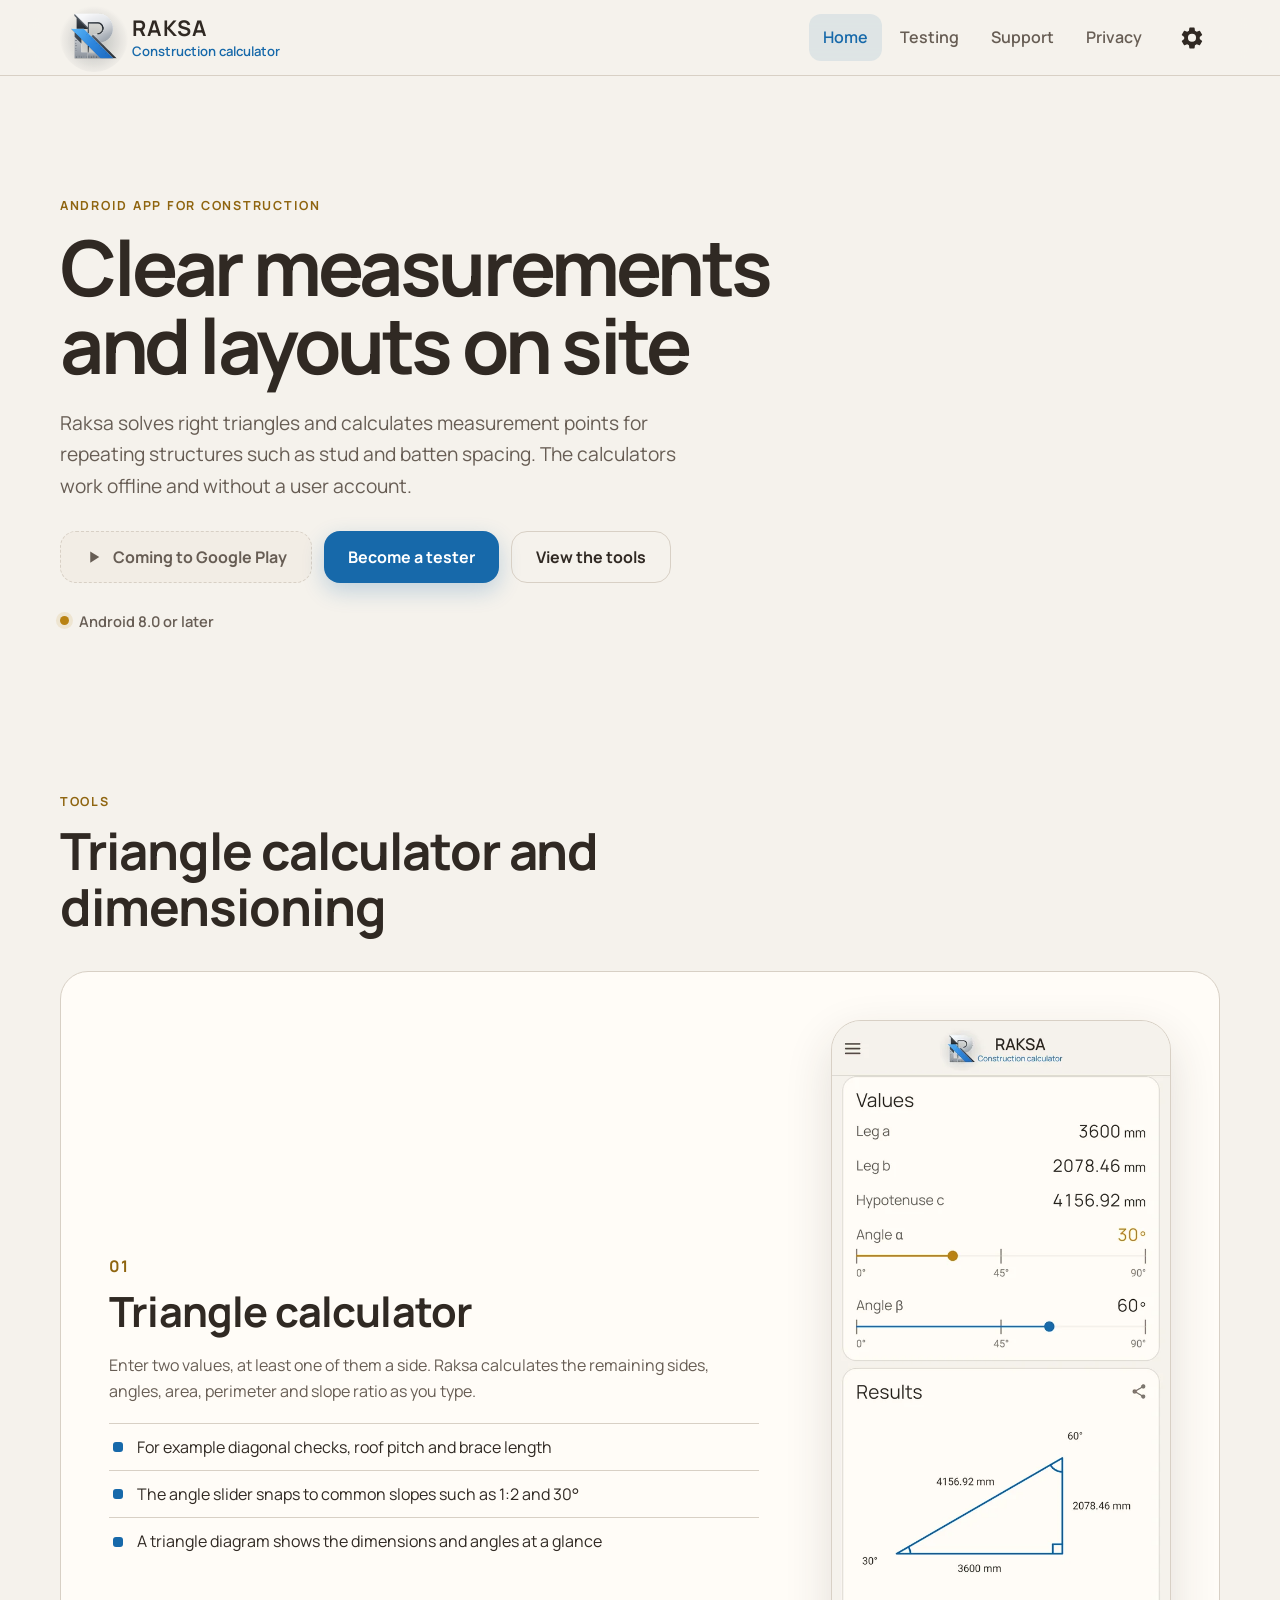
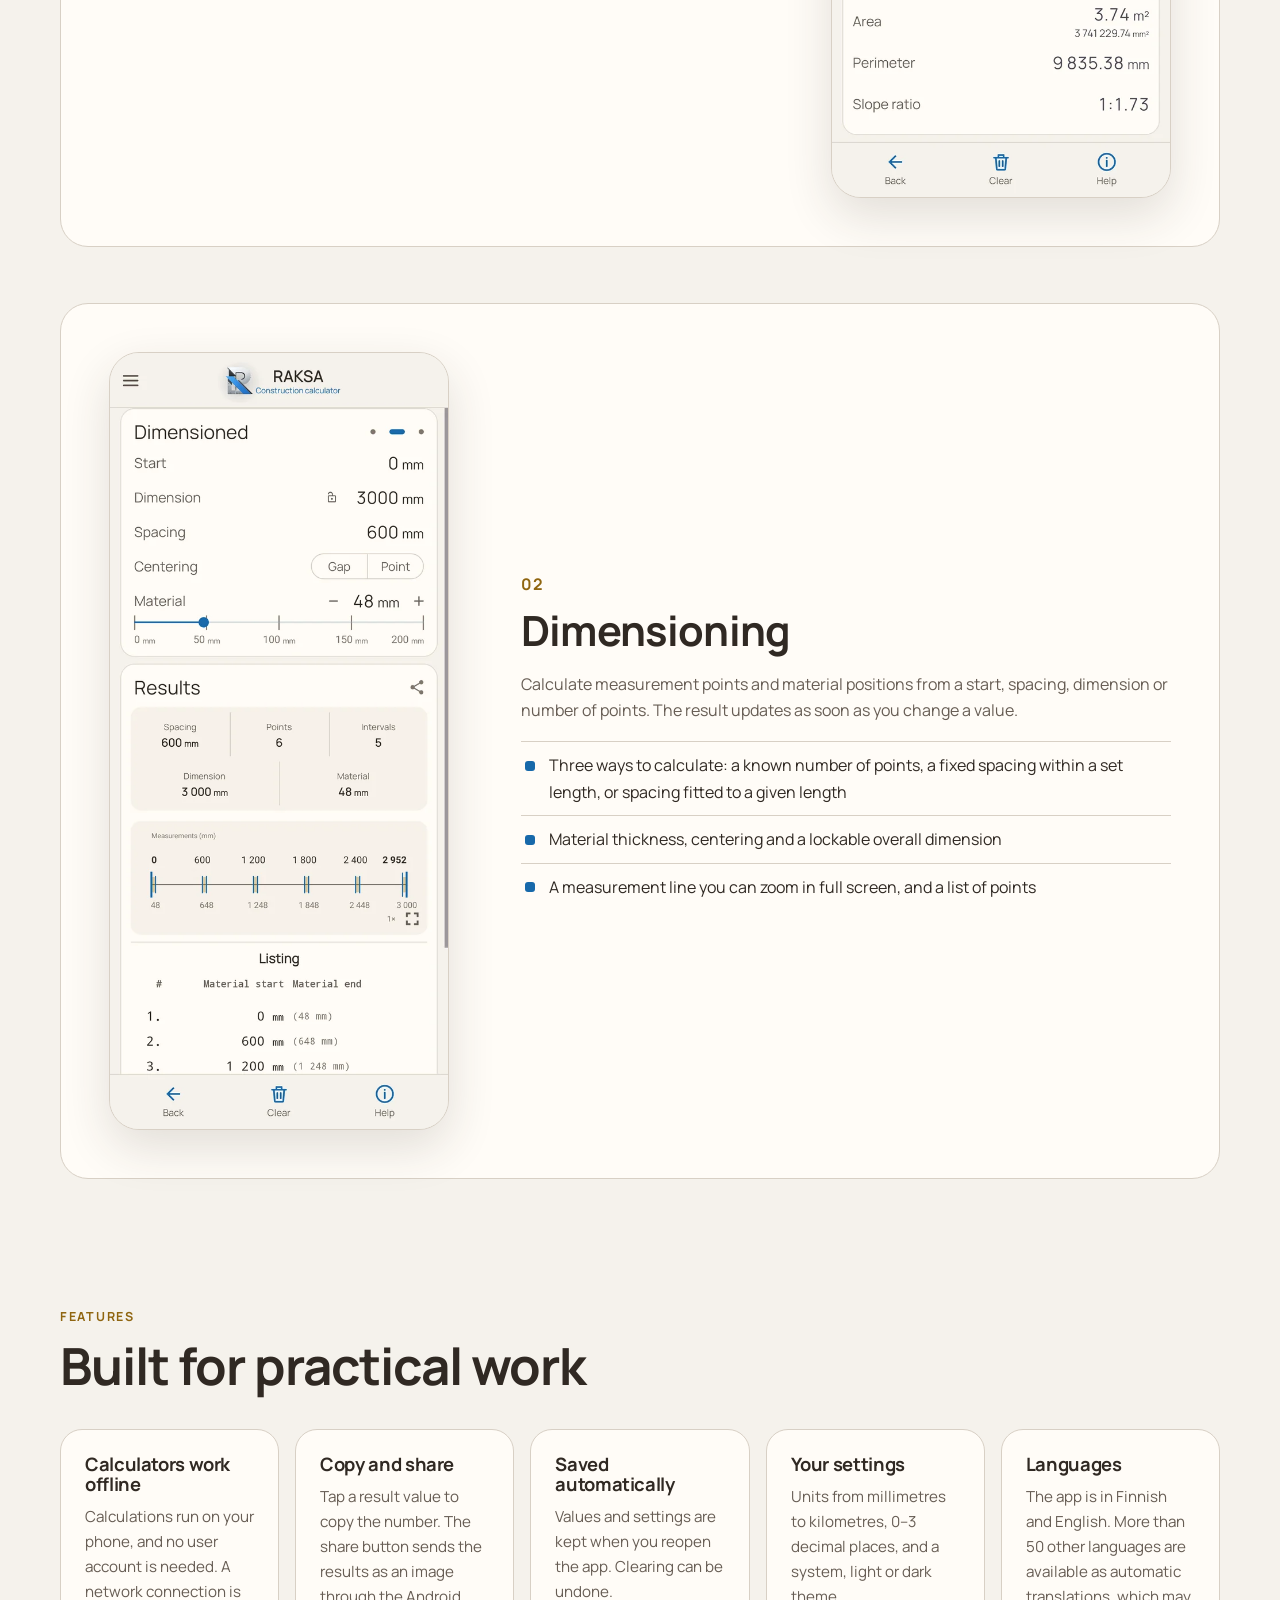
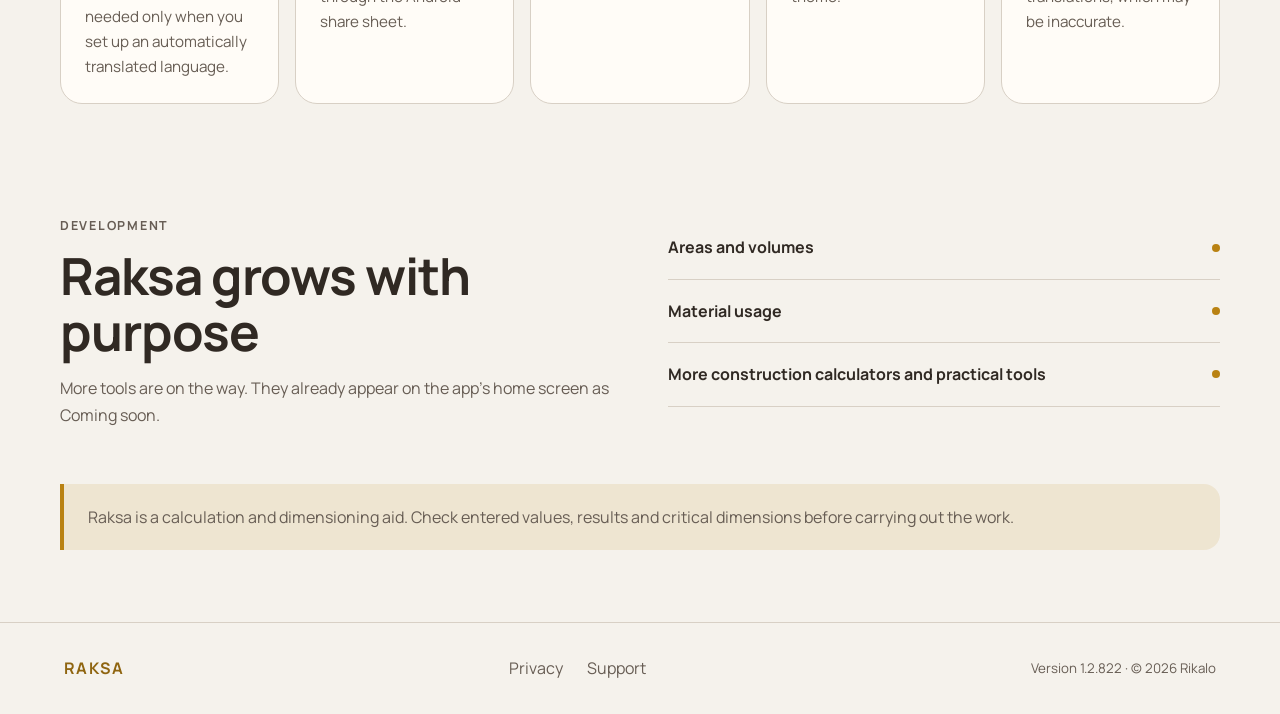
==== commit 80fb7459: "Footer copyright holder: Rikalo - "© 2026 Raksa" -> "© 2026 Rikalo" on all pages, naming the publish" ====
--- a/raksa/index.html
+++ b/raksa/index.html
@@ -13,7 +13,7 @@
 <link rel="icon" type="image/png" sizes="192x192" href="assets/icon-192.png">
 <link rel="apple-touch-icon" href="assets/apple-touch-icon.png">
 <link rel="preload" href="assets/fonts/manrope-regular.woff2" as="font" type="font/woff2" crossorigin>
-<link rel="stylesheet" href="style.css?v=25">
+<link rel="stylesheet" href="style.css?v=26">
 <meta property="og:type" content="website">
 <meta property="og:site_name" content="Raksa">
 <meta property="og:title" content="Raksa | Rakennuslaskuri" data-i18n-content="pageTitle">
@@ -26,7 +26,7 @@
 <meta property="og:locale" content="fi_FI">
 <meta property="og:locale:alternate" content="en_US">
 <meta name="twitter:card" content="summary_large_image">
-<script src="site.js?v=25" defer></script>
+<script src="site.js?v=26" defer></script>
 </head>
 <body data-page="home">
 <a class="skip" href="#main" data-i18n="skip">Siirry sisältöön</a>
@@ -147,7 +147,7 @@
     <a href="privacy.html" data-i18n="privacy">Tietosuoja</a>
     <a href="support.html" data-i18n="support">Tuki</a>
   </nav>
-  <small><span data-i18n="version">Versio 1.2.822</span> · © 2026 Raksa</small>
+  <small><span data-i18n="version">Versio 1.2.822</span> · © 2026 Rikalo</small>
 </footer>
 </body>
 </html>
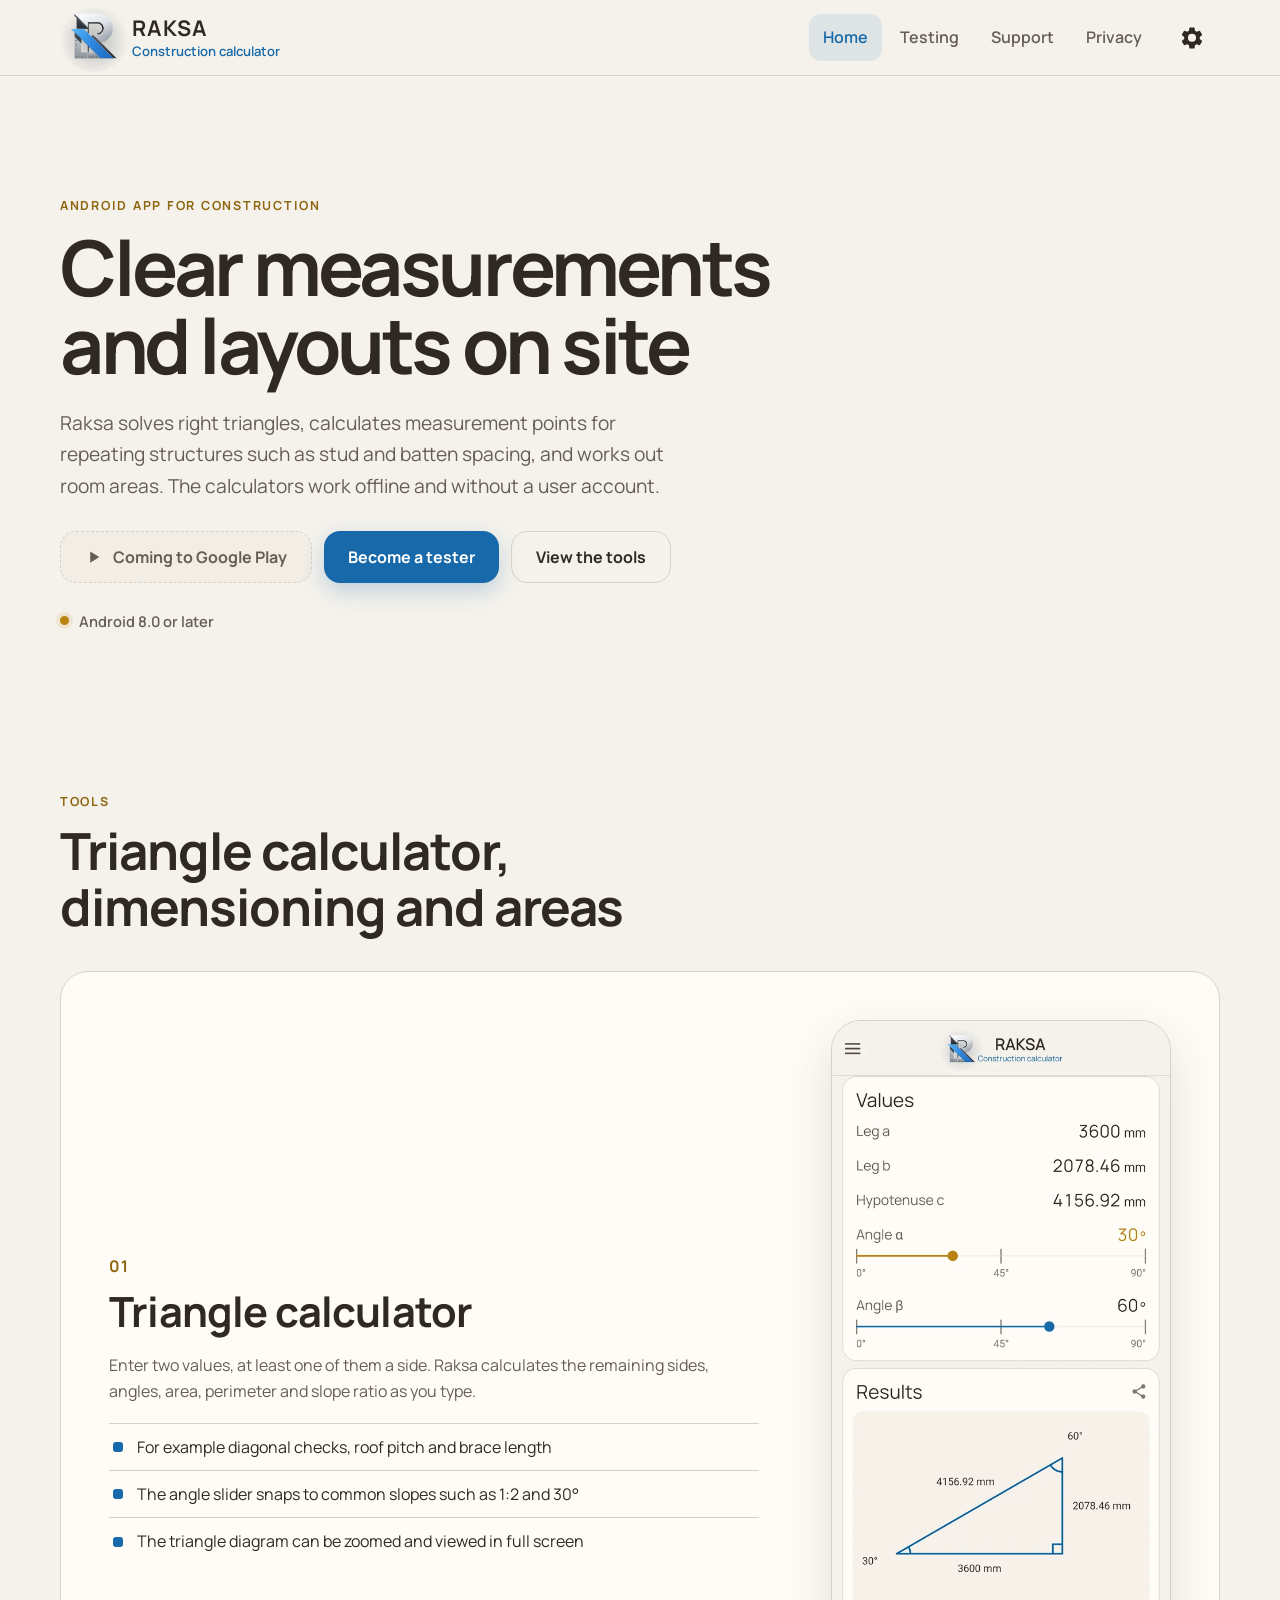
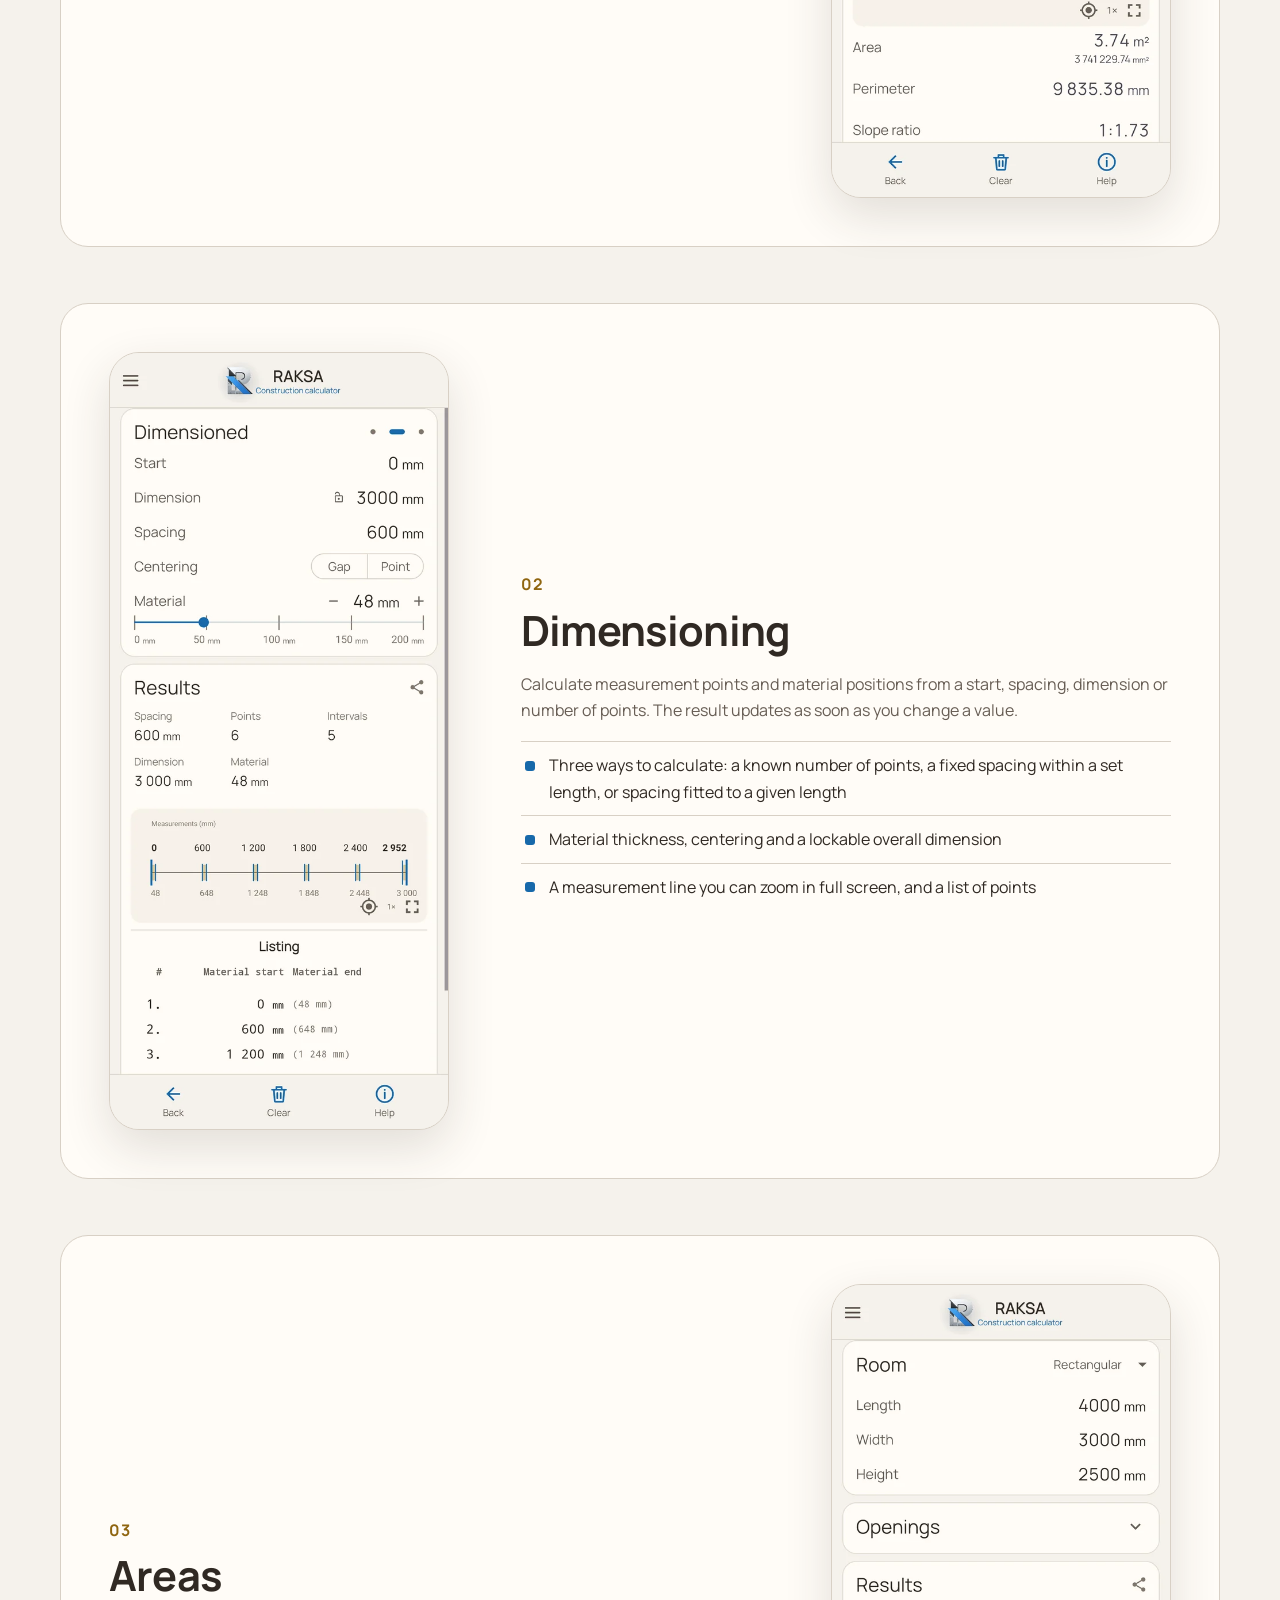
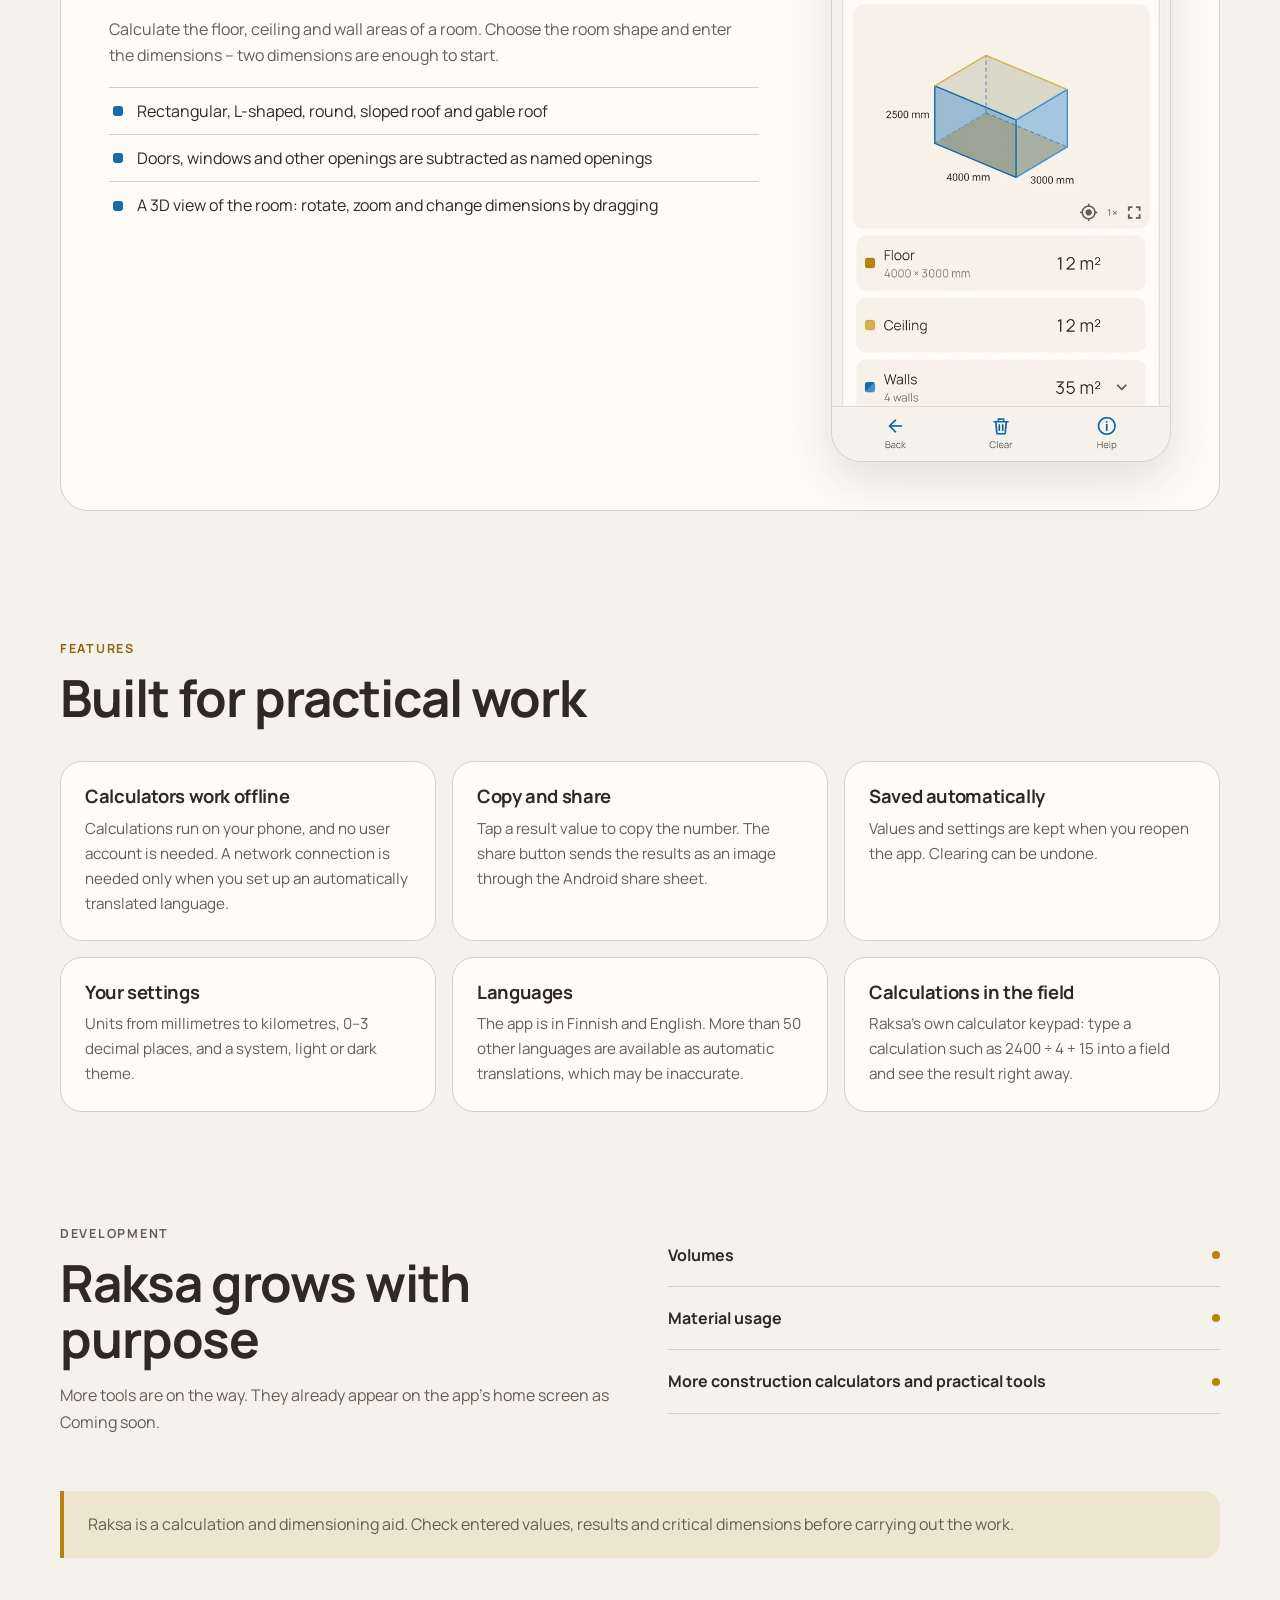
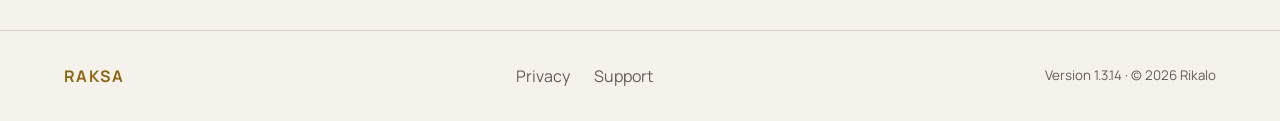
==== commit a2b1adab: "Update website to app version 1.3.14 - Home: new "03 Pinta-alat / Areas" tool card (room shapes, nam" ====
--- a/raksa/index.html
+++ b/raksa/index.html
@@ -5,7 +5,7 @@
 <meta name="viewport" content="width=device-width,initial-scale=1">
 <script>(function(){var r=document.documentElement,t,l;try{t=localStorage.getItem('raksa-theme');l=localStorage.getItem('raksa-language')}catch(e){}if(t!=='light'&&t!=='dark')t='system';if(l!=='fi'&&l!=='en'){l=(navigator.languages||[navigator.language||'']).some(function(x){return /^fi(\b|-)/i.test(x)})?'fi':'en'}r.dataset.theme=t;r.dataset.resolvedTheme=t==='system'?(matchMedia('(prefers-color-scheme: dark)').matches?'dark':'light'):t;r.lang=l})();</script>
 <title>Raksa | Rakennuslaskuri</title>
-<meta name="description" content="Raksa on Android-sovellus suorakulmaisen kolmion laskentaan ja rakennustyön mitoitukseen. Laskimet toimivat ilman verkkoyhteyttä ja käyttäjätiliä." data-i18n-content="pageDescription">
+<meta name="description" content="Raksa on Android-sovellus suorakulmaisen kolmion laskentaan, rakennustyön mitoitukseen ja huoneen pinta-aloihin. Laskimet toimivat ilman verkkoyhteyttä ja käyttäjätiliä." data-i18n-content="pageDescription">
 <meta name="color-scheme" content="light dark">
 <meta name="theme-color" content="#F5F2EC">
 <link rel="canonical" href="https://www.rikalo.fi/raksa/">
@@ -13,20 +13,20 @@
 <link rel="icon" type="image/png" sizes="192x192" href="assets/icon-192.png">
 <link rel="apple-touch-icon" href="assets/apple-touch-icon.png">
 <link rel="preload" href="assets/fonts/manrope-regular.woff2" as="font" type="font/woff2" crossorigin>
-<link rel="stylesheet" href="style.css?v=26">
+<link rel="stylesheet" href="style.css?v=27">
 <meta property="og:type" content="website">
 <meta property="og:site_name" content="Raksa">
 <meta property="og:title" content="Raksa | Rakennuslaskuri" data-i18n-content="pageTitle">
-<meta property="og:description" content="Kolmiolaskin ja mitoitus rakennustyön käytännön tilanteisiin. Laskimet toimivat ilman verkkoyhteyttä." data-i18n-content="ogDescription">
+<meta property="og:description" content="Kolmiolaskin, mitoitus ja pinta-alat rakennustyön käytännön tilanteisiin. Laskimet toimivat ilman verkkoyhteyttä." data-i18n-content="ogDescription">
 <meta property="og:url" content="https://www.rikalo.fi/raksa/">
 <meta property="og:image" content="https://www.rikalo.fi/raksa/assets/social-preview.png">
 <meta property="og:image:width" content="1200">
 <meta property="og:image:height" content="630">
-<meta property="og:image:alt" content="Raksa-rakennuslaskurin logo ja mitoitusnäkymä" data-i18n-content="ogImageAlt">
+<meta property="og:image:alt" content="Raksa-rakennuslaskurin logo ja pinta-alanäkymä" data-i18n-content="ogImageAlt">
 <meta property="og:locale" content="fi_FI">
 <meta property="og:locale:alternate" content="en_US">
 <meta name="twitter:card" content="summary_large_image">
-<script src="site.js?v=26" defer></script>
+<script src="site.js?v=27" defer></script>
 </head>
 <body data-page="home">
 <a class="skip" href="#main" data-i18n="skip">Siirry sisältöön</a>
@@ -60,7 +60,7 @@
     <div class="hero-text">
       <p class="eyebrow" data-i18n="eyebrow">Android-sovellus rakentamiseen</p>
       <h1 data-i18n="title">Mitat ja jaot selkeästi työmaalla</h1>
-      <p class="lead" data-i18n="lead">Raksa ratkaisee suorakulmaisen kolmion ja laskee mittapisteet toistuville rakenteille, kuten tolppajaolle ja rimoitukselle. Laskimet toimivat ilman verkkoyhteyttä ja käyttäjätiliä.</p>
+      <p class="lead" data-i18n="lead">Raksa ratkaisee suorakulmaisen kolmion, laskee mittapisteet toistuville rakenteille, kuten tolppajaolle ja rimoitukselle, sekä laskee huoneen pinta-alat. Laskimet toimivat ilman verkkoyhteyttä ja käyttäjätiliä.</p>
       <div class="actions">
         <span class="button play-pending" data-play-store><svg class="play-icon" viewBox="0 0 24 24" aria-hidden="true"><path d="M7 4.5v15l12-7.5z"/></svg><span data-i18n="playComing">Tulossa Google Playhin</span></span>
         <a class="button primary" href="beta" data-i18n="joinTest">Liity testaajaksi</a>
@@ -73,7 +73,7 @@
   <section id="tools" class="tools container">
     <div class="section-heading">
       <p class="eyebrow" data-i18n="toolsEyebrow">Työkalut</p>
-      <h2 data-i18n="toolsTitle">Kolmiolaskin ja mitoitus</h2>
+      <h2 data-i18n="toolsTitle">Kolmiolaskin, mitoitus ja pinta-alat</h2>
     </div>
 
     <article class="tool">
@@ -84,7 +84,7 @@
         <ul>
           <li data-i18n="tri1">Esimerkiksi ristimitat, kattokaltevuus ja vinotuen pituus</li>
           <li data-i18n="tri2">Kulmasäädin pysähtyy yleisiin kaltevuuksiin, kuten 1:2 ja 30°</li>
-          <li data-i18n="tri3">Kolmion kuva näyttää mitat ja kulmat yhdellä silmäyksellä</li>
+          <li data-i18n="tri3">Kolmion kuvaa voi zoomata ja tarkastella koko näytössä</li>
         </ul>
       </div>
       <figure class="phone-shot">
@@ -107,6 +107,22 @@
         <img data-shot="dimensions" src="assets/screens/dimensions-light-fi.webp" width="588" height="1350" loading="lazy" decoding="async" alt="Raksan mitoitus: Mitoitettu-tila, mitta 3000 mm, jako 600 mm ja materiaali 48 mm, tuloksena mittajana ja mittapisteet" data-i18n-alt="dimensionsAlt">
       </figure>
     </article>
+
+    <article class="tool">
+      <div class="tool-text">
+        <span class="tool-number">03</span>
+        <h3 data-i18n="areasTitle">Pinta-alat</h3>
+        <p data-i18n="areasText">Laske huoneen lattian, katon ja seinien pinta-alat. Valitse huoneen muoto ja anna mitat – kaksi mittaa riittää alkuun.</p>
+        <ul>
+          <li data-i18n="area1">Suorakulmainen, L-muotoinen, pyöreä, vino katto ja harjakatto</li>
+          <li data-i18n="area2">Ovet, ikkunat ja muut aukot vähennetään nimettävinä aukkoina</li>
+          <li data-i18n="area3">3D-kuva huoneesta: käännä, zoomaa ja muuta mittoja vetämällä</li>
+        </ul>
+      </div>
+      <figure class="phone-shot">
+        <img data-shot="areas" src="assets/screens/areas-light-fi.webp" width="588" height="1350" loading="lazy" decoding="async" alt="Raksan pinta-alat: suorakulmainen huone 4000 × 3000 × 2500 mm, 3D-kuva ja tulokset, lattia ja katto 12 m², seinät 35 m²" data-i18n-alt="areasAlt">
+      </figure>
+    </article>
   </section>
 
   <section class="features container" aria-labelledby="featuresTitle">
@@ -120,6 +136,7 @@
       <li><h3 data-i18n="f3Title">Tallentuu automaattisesti</h3><p data-i18n="f3Text">Arvot ja asetukset ovat tallessa, kun avaat sovelluksen uudelleen. Tyhjennyksen voi perua.</p></li>
       <li><h3 data-i18n="f4Title">Omat asetukset</h3><p data-i18n="f4Text">Yksiköt millimetreistä kilometreihin, 0–3 desimaalia sekä järjestelmän, vaalea tai tumma teema.</p></li>
       <li><h3 data-i18n="f5Title">Kielet</h3><p data-i18n="f5Text">Sovellus on suomeksi ja englanniksi. Lisäksi yli 50 kieltä on saatavilla automaattisena käännöksenä, joka voi olla epätarkka.</p></li>
+      <li><h3 data-i18n="f6Title">Laskut suoraan kenttään</h3><p data-i18n="f6Text">Raksan oma laskinnäppäimistö: kirjoita kenttään lasku, kuten 2400 ÷ 4 + 15, ja näet tuloksen heti.</p></li>
     </ul>
   </section>
 
@@ -130,7 +147,7 @@
       <p data-i18n="growText">Raksaan on tulossa lisää työkaluja. Ne näkyvät jo sovelluksen etusivulla merkinnällä Tulossa.</p>
     </div>
     <ul class="future-list">
-      <li data-i18n="next1">Pinta-alat ja tilavuudet</li>
+      <li data-i18n="next1">Tilavuudet</li>
       <li data-i18n="next2">Materiaalimenekit</li>
       <li data-i18n="next3">Lisää rakentamisen laskureita ja käytännön työkaluja</li>
     </ul>
@@ -147,7 +164,7 @@
     <a href="privacy.html" data-i18n="privacy">Tietosuoja</a>
     <a href="support.html" data-i18n="support">Tuki</a>
   </nav>
-  <small><span data-i18n="version">Versio 1.2.822</span> · © 2026 Rikalo</small>
+  <small><span data-i18n="version">Versio 1.3.14</span> · © 2026 Rikalo</small>
 </footer>
 </body>
 </html>
--- a/raksa/style.css
+++ b/raksa/style.css
@@ -189,7 +189,7 @@
 .testing-info ul, .testing-info ol { margin: 0 0 20px; padding-left: 1.3em; }
 .testing-info li { margin: 6px 0; }
 .features { padding: 48px 0; }
-.feature-grid { display: grid; grid-template-columns: repeat(auto-fit, minmax(200px, 1fr)); gap: 16px; margin: 0; padding: 0; list-style: none; }
+.feature-grid { display: grid; grid-template-columns: repeat(auto-fit, minmax(min(100%, 300px), 1fr)); gap: 16px; margin: 0; padding: 0; list-style: none; }
 .feature-grid li { padding: 24px; background: var(--surface); border: 1px solid var(--border); border-radius: var(--radius); }
 .feature-grid h3 { margin: 0 0 .5em; font-size: 1.15rem; }
 .feature-grid p { margin: 0; color: var(--muted); font-size: .95rem; }
